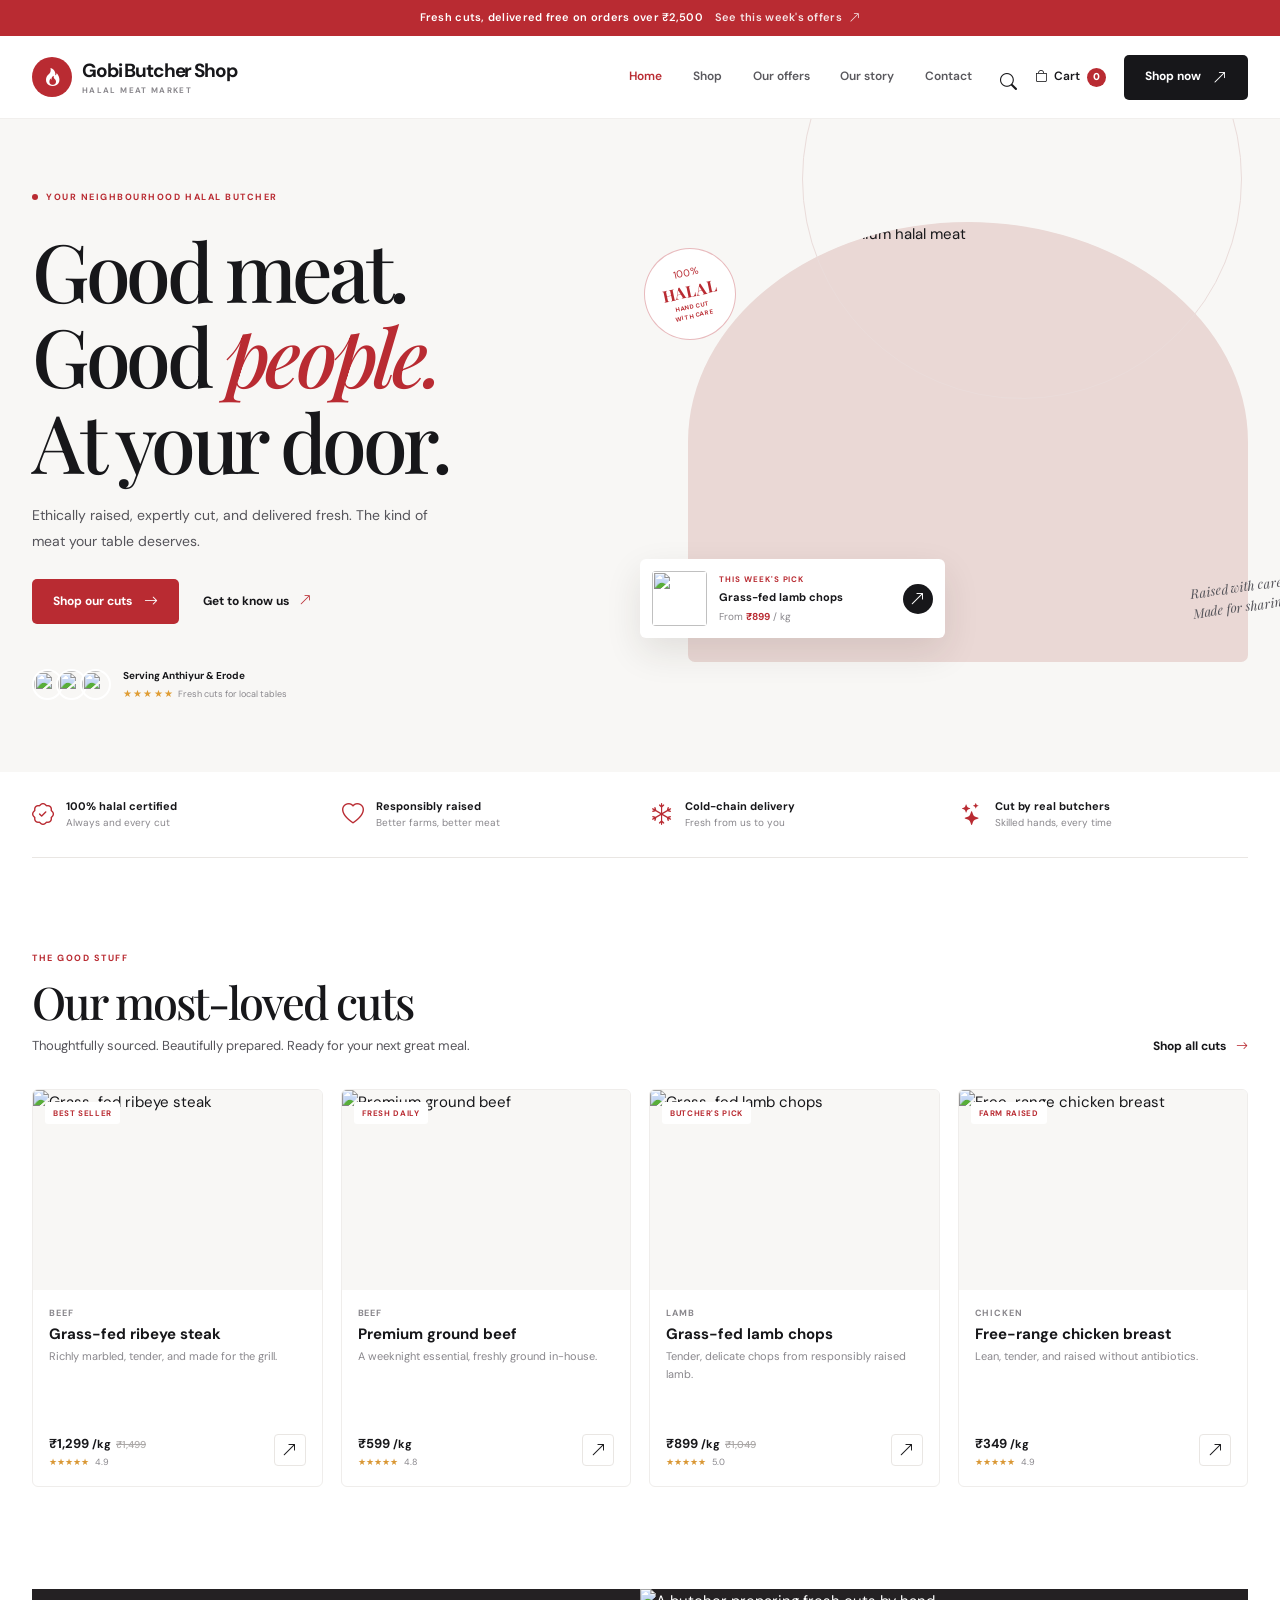
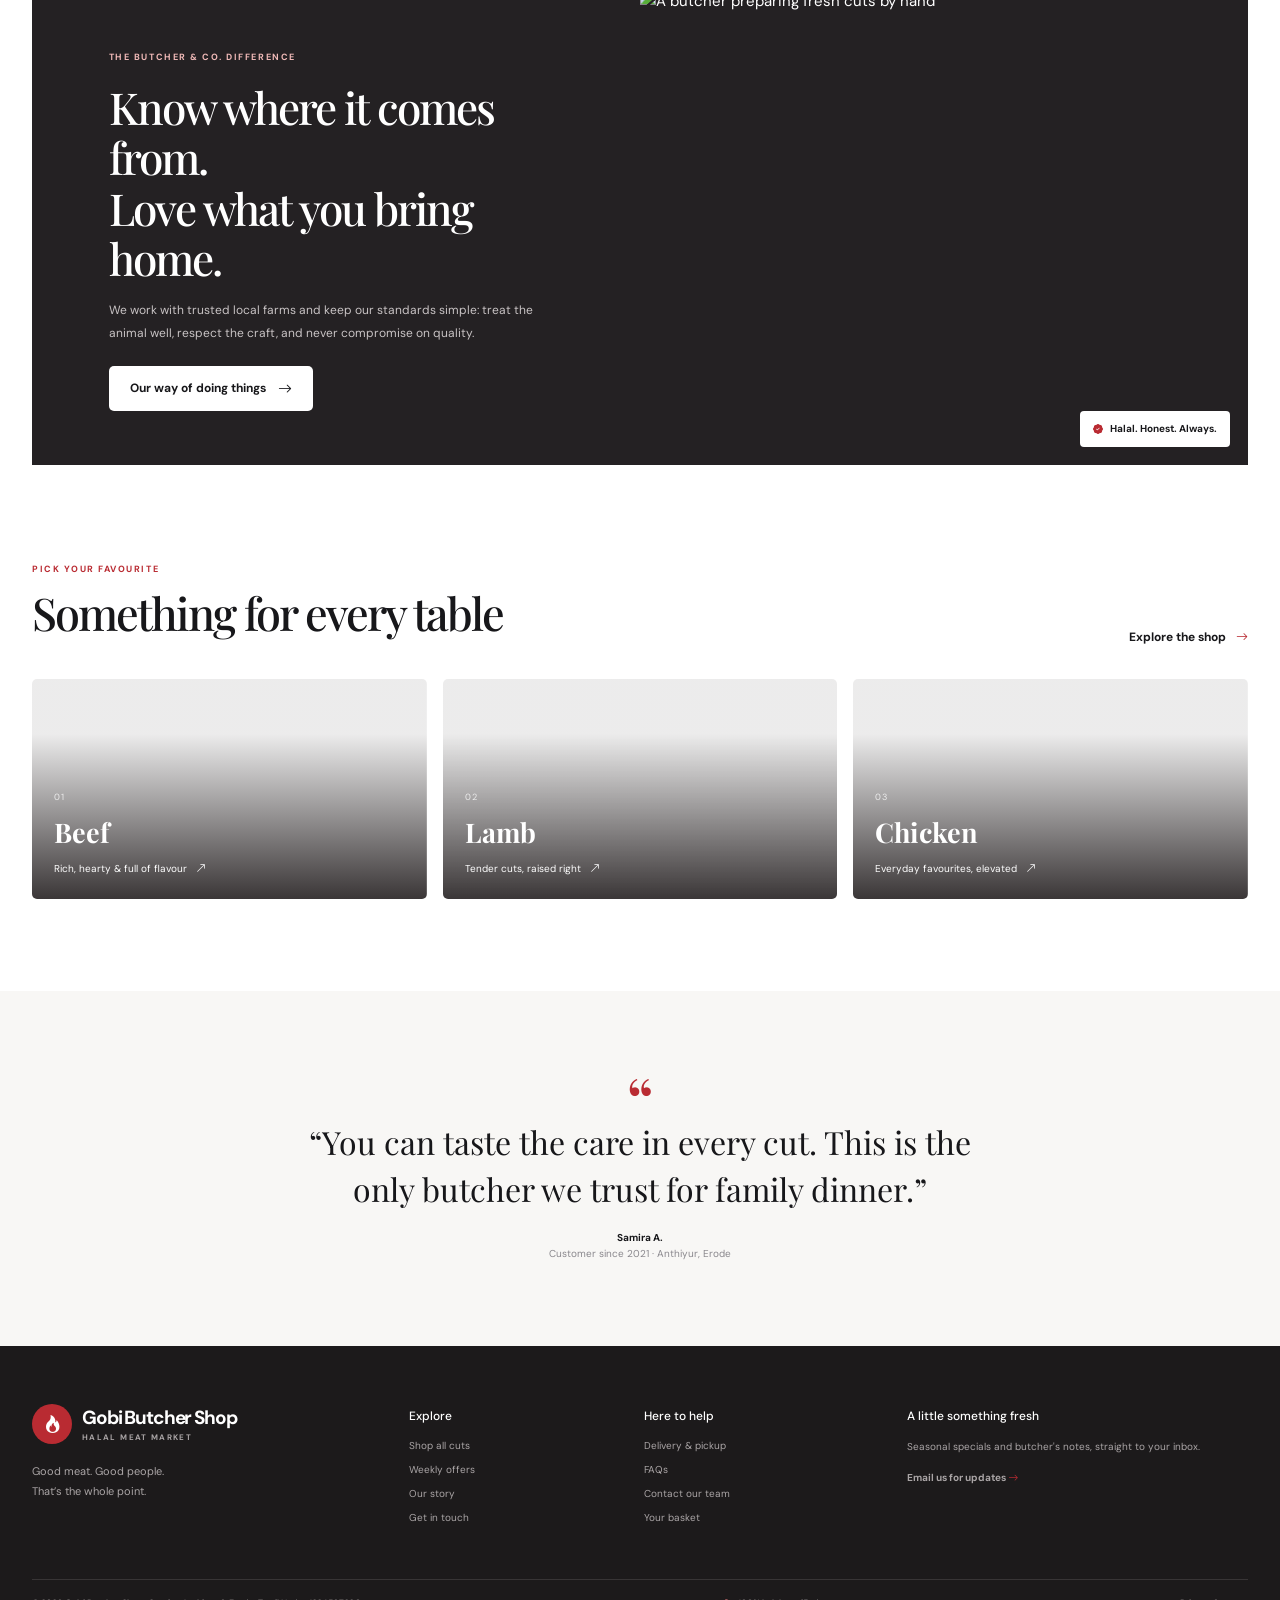
==== index.html @ c54cc375 "Updated" ====
<!doctype html>
<html lang="en">
<head>
  <meta charset="utf-8">
  <meta name="viewport" content="width=device-width, initial-scale=1">
  <meta name="theme-color" content="#f8f7f5">
  <meta name="description" content="Fresh halal meat and hand-cut butcher specials, serving Anthiyur and Erode, Tamil Nadu.">
  <title>Gobi Butcher Shop | Halal meat, done right</title>
  <link rel="preconnect" href="https://fonts.googleapis.com">
  <link rel="preconnect" href="https://fonts.gstatic.com" crossorigin>
  <link href="https://fonts.googleapis.com/css2?family=DM+Sans:wght@400;500;600;700&family=Playfair+Display:wght@600;700;800&display=swap" rel="stylesheet">
  <link href="https://cdn.jsdelivr.net/npm/bootstrap@5.3.3/dist/css/bootstrap.min.css" rel="stylesheet">
  <link href="https://cdn.jsdelivr.net/npm/bootstrap-icons@1.11.3/font/bootstrap-icons.min.css" rel="stylesheet">
  <link rel="stylesheet" href="css/style.css">
</head>
<body>
  <div class="announcement"><span>Fresh cuts, delivered free on orders over ₹2,500</span><a href="offers.html">See this week's offers <i class="bi bi-arrow-up-right"></i></a></div>
  <header class="site-header">
    <div class="nav-wrap">
      <a class="brand" href="index.html" aria-label="Gobi Butcher Shop home"><span class="brand-mark"><i class="bi bi-fire"></i></span><span>Gobi Butcher Shop<small>HALAL MEAT MARKET</small></span></a>
      <input class="menu-check" type="checkbox" id="menu-toggle">
      <label class="menu-toggle" for="menu-toggle" aria-label="Toggle navigation"><i class="bi bi-list"></i><i class="bi bi-x-lg"></i></label>
      <nav class="main-nav" aria-label="Main navigation">
        <a class="active" href="index.html">Home</a><a href="shop.html">Shop</a><a href="offers.html">Our offers</a><a href="about.html">Our story</a><a href="contact.html">Contact</a>
      </nav>
      <div class="nav-actions"><a class="icon-link search-link" href="shop.html" aria-label="Search"><i class="bi bi-search"></i></a><a class="cart-link" href="cart.html"><i class="bi bi-bag"></i><span>Cart</span><b class="cart-count">0</b></a><a class="button button-dark nav-shop" href="shop.html">Shop now <i class="bi bi-arrow-up-right"></i></a></div>
    </div>
  </header>

  <main>
    <section class="hero">
      <div class="hero-copy">
        <span class="eyebrow"><span class="eyebrow-dot"></span> YOUR NEIGHBOURHOOD HALAL BUTCHER</span>
        <h1>Good meat.<br>Good <em>people.</em><br>At your door.</h1>
        <p>Ethically raised, expertly cut, and delivered fresh. The kind of meat your table deserves.</p>
        <div class="hero-actions"><a class="button button-red" href="shop.html">Shop our cuts <i class="bi bi-arrow-right"></i></a><a class="text-link" href="about.html">Get to know us <i class="bi bi-arrow-up-right"></i></a></div>
        <div class="hero-proof"><div class="proof-avatars"><img src="https://images.unsplash.com/photo-1500648767791-00dcc994a43e?auto=format&fit=crop&w=80&q=80" alt=""><img src="https://images.unsplash.com/photo-1534528741775-53994a69daeb?auto=format&fit=crop&w=80&q=80" alt=""><img src="https://images.unsplash.com/photo-1506794778202-cad84cf45f1d?auto=format&fit=crop&w=80&q=80" alt=""></div><div><strong>Serving Anthiyur & Erode</strong><span>★★★★★ <small>Fresh cuts for local tables</small></span></div></div>
      </div>
      <div class="hero-visual">
        <div class="hero-photo"><img src="https://images.unsplash.com/photo-1607623814075-e51df1bdc82f?auto=format&fit=crop&w=1200&q=88" alt="Freshly prepared premium halal meat"></div>
        <div class="halal-stamp"><span>100%</span><strong>HALAL</strong><small>HAND CUT<br>WITH CARE</small></div>
        <article class="hero-product"><img src="https://images.unsplash.com/photo-1603048297172-c92544798d5a?auto=format&fit=crop&w=240&q=85" alt=""><div><small>THIS WEEK'S PICK</small><strong>Grass-fed lamb chops</strong><span>From <b>₹899</b> / kg</span></div><a href="shop.html" aria-label="Shop lamb chops"><i class="bi bi-arrow-up-right"></i></a></article>
        <span class="hero-note">Raised with care.<br>Made for sharing.</span>
      </div>
      <span class="hero-ornament" aria-hidden="true"></span>
    </section>

    <section class="trust-strip" aria-label="Our promises"><div><i class="bi bi-patch-check"></i><span><strong>100% halal certified</strong><small>Always and every cut</small></span></div><div><i class="bi bi-heart"></i><span><strong>Responsibly raised</strong><small>Better farms, better meat</small></span></div><div><i class="bi bi-snow"></i><span><strong>Cold-chain delivery</strong><small>Fresh from us to you</small></span></div><div><i class="bi bi-stars"></i><span><strong>Cut by real butchers</strong><small>Skilled hands, every time</small></span></div></section>

    <section class="section section-products">
      <div class="section-heading"><div><span class="eyebrow">THE GOOD STUFF</span><h2>Our most-loved cuts</h2><p>Thoughtfully sourced. Beautifully prepared. Ready for your next great meal.</p></div><a class="text-link" href="shop.html">Shop all cuts <i class="bi bi-arrow-right"></i></a></div>
      <div class="product-grid">
        <article class="product-card"><div class="product-image"><img src="https://images.unsplash.com/photo-1607623814075-e51df1bdc82f?auto=format&fit=crop&w=700&q=85" alt="Grass-fed ribeye steak" loading="lazy"><span class="product-tag">BEST SELLER</span></div><div class="product-info"><div class="product-category">Beef</div><h3>Grass-fed ribeye steak</h3><p class="product-description">Richly marbled, tender, and made for the grill.</p><div class="product-bottom"><div><span class="product-price">₹1,299 <small>/kg</small><del>₹1,499</del></span><div class="product-rating">★★★★★ <span>4.9</span></div></div><a class="add-button" href="mailto:hello@butcherandco.example?subject=Order%20inquiry%3A%20Grass-fed%20ribeye%20steak" aria-label="Ask about grass-fed ribeye"><i class="bi bi-arrow-up-right"></i></a></div></div></article>
        <article class="product-card"><div class="product-image"><img src="https://images.unsplash.com/photo-1603048297172-c92544798d5a?auto=format&fit=crop&w=700&q=85" alt="Premium ground beef" loading="lazy"><span class="product-tag">FRESH DAILY</span></div><div class="product-info"><div class="product-category">Beef</div><h3>Premium ground beef</h3><p class="product-description">A weeknight essential, freshly ground in-house.</p><div class="product-bottom"><div><span class="product-price">₹599 <small>/kg</small></span><div class="product-rating">★★★★★ <span>4.8</span></div></div><a class="add-button" href="mailto:hello@butcherandco.example?subject=Order%20inquiry%3A%20Premium%20ground%20beef" aria-label="Ask about premium ground beef"><i class="bi bi-arrow-up-right"></i></a></div></div></article>
        <article class="product-card"><div class="product-image"><img src="https://images.unsplash.com/photo-1604908176997-125f25cc6f3d?auto=format&fit=crop&w=700&q=85" alt="Grass-fed lamb chops" loading="lazy"><span class="product-tag">BUTCHER'S PICK</span></div><div class="product-info"><div class="product-category">Lamb</div><h3>Grass-fed lamb chops</h3><p class="product-description">Tender, delicate chops from responsibly raised lamb.</p><div class="product-bottom"><div><span class="product-price">₹899 <small>/kg</small><del>₹1,049</del></span><div class="product-rating">★★★★★ <span>5.0</span></div></div><a class="add-button" href="mailto:hello@butcherandco.example?subject=Order%20inquiry%3A%20Grass-fed%20lamb%20chops" aria-label="Ask about grass-fed lamb chops"><i class="bi bi-arrow-up-right"></i></a></div></div></article>
        <article class="product-card"><div class="product-image"><img src="https://images.unsplash.com/photo-1604503468506-a8da13d82791?auto=format&fit=crop&w=700&q=85" alt="Free-range chicken breast" loading="lazy"><span class="product-tag">FARM RAISED</span></div><div class="product-info"><div class="product-category">Chicken</div><h3>Free-range chicken breast</h3><p class="product-description">Lean, tender, and raised without antibiotics.</p><div class="product-bottom"><div><span class="product-price">₹349 <small>/kg</small></span><div class="product-rating">★★★★★ <span>4.9</span></div></div><a class="add-button" href="mailto:hello@butcherandco.example?subject=Order%20inquiry%3A%20Free-range%20chicken%20breast" aria-label="Ask about free-range chicken breast"><i class="bi bi-arrow-up-right"></i></a></div></div></article>
      </div>
    </section>

    <section class="promise-banner">
      <div class="promise-copy"><span class="eyebrow eyebrow-light">THE BUTCHER & CO. DIFFERENCE</span><h2>Know where it comes from.<br>Love what you bring home.</h2><p>We work with trusted local farms and keep our standards simple: treat the animal well, respect the craft, and never compromise on quality.</p><a class="button button-light" href="about.html">Our way of doing things <i class="bi bi-arrow-right"></i></a></div>
      <div class="promise-image"><img src="https://images.unsplash.com/photo-1604908176997-125f25cc6f3d?auto=format&fit=crop&w=900&q=85" alt="A butcher preparing fresh cuts by hand"><span><i class="bi bi-patch-check-fill"></i> Halal. Honest. Always.</span></div>
    </section>

    <section class="section category-section"><div class="section-heading"><div><span class="eyebrow">PICK YOUR FAVOURITE</span><h2>Something for every table</h2></div><a class="text-link" href="shop.html">Explore the shop <i class="bi bi-arrow-right"></i></a></div><div class="category-grid"><a class="category-card category-beef" href="shop.html?category=Beef"><span>01</span><strong>Beef</strong><small>Rich, hearty & full of flavour <i class="bi bi-arrow-up-right"></i></small></a><a class="category-card category-lamb" href="shop.html?category=Lamb"><span>02</span><strong>Lamb</strong><small>Tender cuts, raised right <i class="bi bi-arrow-up-right"></i></small></a><a class="category-card category-chicken" href="shop.html?category=Chicken"><span>03</span><strong>Chicken</strong><small>Everyday favourites, elevated <i class="bi bi-arrow-up-right"></i></small></a></div></section>

    <section class="quote-section"><span class="quote-mark">“</span><blockquote>“You can taste the care in every cut. This is the only butcher we trust for family dinner.”</blockquote><div class="quote-byline"><strong>Samira A.</strong><span>Customer since 2021 · Anthiyur, Erode</span></div></section>
  </main>

  <footer class="site-footer"><div class="footer-main"><div class="footer-brand"><a class="brand brand-inverse" href="index.html"><span class="brand-mark"><i class="bi bi-fire"></i></span><span>Gobi Butcher Shop<small>HALAL MEAT MARKET</small></span></a><p>Good meat. Good people.<br>That’s the whole point.</p></div><div><h3>Explore</h3><a href="shop.html">Shop all cuts</a><a href="offers.html">Weekly offers</a><a href="about.html">Our story</a><a href="contact.html">Get in touch</a></div><div><h3>Here to help</h3><a href="contact.html">Delivery & pickup</a><a href="contact.html">FAQs</a><a href="contact.html">Contact our team</a><a href="cart.html">Your basket</a></div><div class="footer-signup"><h3>A little something fresh</h3><p>Seasonal specials and butcher's notes, straight to your inbox.</p><a class="text-link footer-email" href="mailto:hello@butcherandco.example?subject=Newsletter%20signup">Email us for updates <i class="bi bi-arrow-right"></i></a></div></div><div class="footer-bottom"><span>© 2026 Gobi Butcher Shop · Serving Anthiyur & Erode, Tamil Nadu · <a href="tel:+911234567890">1234567890</a></span><span><i class="bi bi-patch-check"></i> 100% halal certified</span><a href="contact.html">Privacy & terms</a></div></footer>
</body>
</html>
---- css/style.css ----
:root {
  --red: #b92b32;
  --red-dark: #922127;
  --ink: #17171a;
  --body: #55545a;
  --muted: #89878c;
  --paper: #f8f7f5;
  --white: #fff;
  --blush: #f4e5e3;
  --line: #e9e6e3;
  --serif: "Playfair Display", Georgia, serif;
  --sans: "DM Sans", Arial, sans-serif;
}

* { box-sizing: border-box; }
html { scroll-behavior: smooth; }
body { margin: 0; color: var(--ink); background: var(--white); font-family: var(--sans); font-size: 15px; line-height: 1.6; }
img { display: block; max-width: 100%; }
a { color: inherit; text-decoration: none; }
button, input, select, textarea { font: inherit; }
button, a, select { -webkit-tap-highlight-color: transparent; }
button:focus-visible, a:focus-visible, input:focus-visible, select:focus-visible, textarea:focus-visible { outline: 3px solid #d87b7f; outline-offset: 3px; }
.sr-only { position: absolute; width: 1px; height: 1px; padding: 0; margin: -1px; overflow: hidden; clip: rect(0,0,0,0); white-space: nowrap; border: 0; }

.announcement { min-height: 36px; display: flex; justify-content: center; align-items: center; gap: 12px; padding: 6px 20px; color: #fff; background: var(--red); font-size: 11px; font-weight: 600; letter-spacing: .025em; }
.announcement a { color: #fff; opacity: .88; }
.announcement i { margin-left: 4px; }
.site-header { position: relative; z-index: 5; background: rgba(255,255,255,.96); border-bottom: 1px solid #f1efed; }
.nav-wrap { width: min(1240px, calc(100% - 64px)); min-height: 82px; margin: auto; display: flex; align-items: center; justify-content: space-between; gap: 28px; }
.brand { display: inline-flex; align-items: center; gap: 10px; color: var(--ink); font-size: 19px; font-weight: 700; line-height: 1; letter-spacing: -.06em; white-space: nowrap; }
.brand-mark { width: 40px; height: 40px; display: grid; place-items: center; border-radius: 50%; color: #fff; background: var(--red); font-size: 18px; }
.brand-dot { color: var(--red); }
.brand small { display: block; margin-top: 6px; color: var(--muted); font-size: 8px; font-weight: 700; letter-spacing: .17em; }
.main-nav { display: flex; align-items: center; gap: clamp(18px, 2.4vw, 36px); margin-left: auto; }
.main-nav a { position: relative; color: #59585d; font-size: 12px; font-weight: 600; transition: color .2s ease; }
.main-nav a:hover, .main-nav a.active { color: var(--red); }
.nav-actions { display: flex; align-items: center; gap: 18px; }
.icon-link { display: grid; place-items: center; color: var(--ink); font-size: 17px; }
.cart-link { display: flex; align-items: center; gap: 7px; color: var(--ink); font-size: 12px; font-weight: 600; }
.cart-count { min-width: 19px; height: 19px; display: inline-grid; place-items: center; border-radius: 50%; color: white; background: var(--red); font-size: 10px; }
.menu-toggle { display: none; border: 0; background: transparent; color: var(--ink); font-size: 24px; }
.menu-check { position: absolute; width: 1px; height: 1px; overflow: hidden; clip: rect(0,0,0,0); white-space: nowrap; }
.menu-check:focus-visible + .menu-toggle { outline: 3px solid #d87b7f; outline-offset: 3px; }
.button { min-height: 45px; display: inline-flex; align-items: center; justify-content: center; gap: 12px; padding: 0 20px; border: 1px solid transparent; border-radius: 5px; font-size: 12px; font-weight: 700; transition: background .2s ease, color .2s ease, transform .2s ease; cursor: pointer; }
.button:hover { transform: translateY(-2px); }
.button-red { color: #fff; background: var(--red); }
.button-red:hover { color: #fff; background: var(--red-dark); }
.button-dark { color: #fff; background: var(--ink); }
.button-dark:hover { color: #fff; background: var(--red); }
.button-light { color: var(--ink); background: #fff; }
.button-light:hover { color: var(--red); background: #f7eeec; }
.button i { font-size: 14px; }
.section { width: min(1240px, calc(100% - 64px)); margin: 0 auto; padding: 92px 0; }
.eyebrow { display: inline-flex; align-items: center; gap: 8px; color: var(--red); font-size: 9px; font-weight: 700; letter-spacing: .17em; }
.eyebrow-dot { width: 6px; height: 6px; border-radius: 50%; background: var(--red); }
h1, h2, h3, p { margin-top: 0; }
h1, h2 { font-family: var(--serif); }
h1 { margin-bottom: 20px; font-size: clamp(44px, 6vw, 76px); line-height: 1.06; letter-spacing: -.055em; }
h1 em, h2 em { color: var(--red); font-weight: inherit; }
h2 { margin-bottom: 12px; font-size: clamp(30px, 4vw, 45px); line-height: 1.15; letter-spacing: -.045em; }
.section-heading { display: flex; align-items: end; justify-content: space-between; gap: 24px; margin-bottom: 32px; }
.section-heading h2 { margin: 8px 0 8px; }
.section-heading p { max-width: 510px; margin: 0; color: var(--body); font-size: 13px; }
.text-link { display: inline-flex; align-items: center; gap: 10px; color: var(--ink); font-size: 12px; font-weight: 700; white-space: nowrap; }
.text-link i { color: var(--red); transition: transform .2s ease; }
.text-link:hover i { transform: translateX(4px); }

.hero { position: relative; min-height: 570px; display: grid; grid-template-columns: 1fr 1.04fr; align-items: center; gap: 6%; overflow: hidden; padding: 54px max(calc((100vw - 1240px) / 2), 32px) 60px; background: var(--paper); }
.hero-copy { position: relative; z-index: 1; max-width: 520px; padding: 10px 0; }
.hero-copy h1 { margin-top: 20px; font-size: clamp(52px, 6.3vw, 82px); }
.hero-copy h1 em { color: var(--red); }
.hero-copy > p { max-width: 415px; margin-bottom: 25px; color: var(--body); font-size: 14px; line-height: 1.8; }
.hero-actions { display: flex; align-items: center; gap: 24px; flex-wrap: wrap; }
.hero-proof { display: flex; align-items: center; gap: 12px; margin-top: 44px; }
.proof-avatars { display: flex; padding-left: 7px; }
.proof-avatars img { width: 31px; height: 31px; margin-left: -7px; border: 2px solid #fff; border-radius: 50%; object-fit: cover; }
.hero-proof strong, .hero-proof span { display: block; font-size: 10px; }
.hero-proof strong { margin-bottom: 2px; }
.hero-proof span { color: #df9d35; letter-spacing: .12em; }
.hero-proof small { color: var(--muted); font-size: 9px; letter-spacing: 0; }
.hero-visual { position: relative; width: 100%; max-width: 560px; justify-self: end; }
.hero-photo { height: min(440px, 44vw); min-height: 330px; overflow: hidden; border-radius: 50% 50% 7px 7px; background: #ead8d5; }
.hero-photo img { width: 100%; height: 100%; object-fit: cover; }
.halal-stamp { position: absolute; top: 26px; left: -44px; width: 92px; height: 92px; display: flex; flex-direction: column; align-items: center; justify-content: center; border: 1px solid rgba(185,43,50,.32); border-radius: 50%; color: var(--red); background: #fff; text-align: center; transform: rotate(-12deg); }
.halal-stamp span { font-size: 10px; line-height: 1; }
.halal-stamp strong { font-family: var(--serif); font-size: 16px; }
.halal-stamp small { font-size: 6px; font-weight: 700; line-height: 1.4; letter-spacing: .12em; }
.hero-product { position: absolute; bottom: 24px; left: -48px; display: flex; align-items: center; gap: 12px; width: min(305px, 75%); padding: 12px; border-radius: 6px; background: #fff; box-shadow: 0 14px 36px #30201d1c; }
.hero-product img { width: 55px; height: 55px; border-radius: 4px; object-fit: cover; }
.hero-product div { flex: 1; }
.hero-product small, .hero-product strong, .hero-product span { display: block; }
.hero-product small { margin-bottom: 3px; color: var(--red); font-size: 8px; font-weight: 700; letter-spacing: .12em; }
.hero-product strong { font-size: 11px; }
.hero-product span { margin-top: 2px; color: var(--muted); font-size: 10px; }
.hero-product b { color: var(--red); }
.hero-product > a { display: grid; place-items: center; width: 30px; height: 30px; border-radius: 50%; color: #fff; background: var(--ink); }
.hero-note { position: absolute; right: -42px; bottom: 46px; color: var(--body); font-family: var(--serif); font-size: 13px; font-style: italic; line-height: 1.5; transform: rotate(-8deg); }
.hero-ornament { position: absolute; right: 3%; top: -160px; width: 440px; height: 440px; border: 1px solid #eadcda; border-radius: 50%; pointer-events: none; }

.trust-strip { display: grid; grid-template-columns: repeat(4, 1fr); gap: 22px; width: min(1240px, calc(100% - 64px)); margin: auto; padding: 25px 0; border-bottom: 1px solid var(--line); }
.trust-strip > div { display: flex; align-items: center; gap: 12px; }
.trust-strip > div > i { color: var(--red); font-size: 22px; }
.trust-strip strong, .trust-strip small { display: block; }
.trust-strip strong { font-size: 11px; }
.trust-strip small { color: var(--muted); font-size: 10px; }
.section-products { padding-top: 86px; }
.product-grid { display: grid; grid-template-columns: repeat(4, minmax(0, 1fr)); gap: 18px; }
.product-card { position: relative; min-width: 0; overflow: hidden; border: 1px solid #efedeb; border-radius: 6px; background: #fff; transition: transform .25s ease, box-shadow .25s ease; }
.product-card:hover { transform: translateY(-5px); box-shadow: 0 16px 35px #24191512; }
.product-image { position: relative; height: 200px; overflow: hidden; background: var(--paper); }
.product-image img { width: 100%; height: 100%; object-fit: cover; transition: transform .4s ease; }
.product-card:hover .product-image img { transform: scale(1.04); }
.product-tag { position: absolute; top: 12px; left: 12px; padding: 5px 8px; border-radius: 3px; color: var(--red); background: #fff; font-size: 8px; font-weight: 700; letter-spacing: .08em; }
.product-info { min-height: 196px; display: flex; flex-direction: column; padding: 16px; }
.product-category { color: var(--muted); font-size: 9px; font-weight: 700; letter-spacing: .11em; text-transform: uppercase; }
.product-info h3 { margin: 5px 0 4px; font-size: 15px; font-weight: 700; }
.product-description { min-height: 40px; margin: 0 0 14px; color: var(--muted); font-size: 11px; line-height: 1.65; }
.product-bottom { display: flex; align-items: center; justify-content: space-between; gap: 8px; margin-top: auto; }
.product-price { color: var(--ink); font-size: 13px; font-weight: 700; }
.product-price del { margin-left: 5px; color: #aaa7a6; font-size: 10px; font-weight: 500; }
.add-button { width: 32px; height: 32px; display: grid; place-items: center; border: 1px solid var(--line); border-radius: 4px; color: var(--ink); background: white; cursor: pointer; transition: .2s; }
.add-button:hover { border-color: var(--red); color: #fff; background: var(--red); }
.add-button.added { border-color: var(--red); color: white; background: var(--red); }
.product-rating { color: #d99734; font-size: 9px; }
.product-rating span { margin-left: 4px; color: var(--muted); }
.promise-banner { display: grid; grid-template-columns: 1fr 1fr; min-height: 380px; margin: 10px auto 90px; width: min(1240px, calc(100% - 64px)); overflow: hidden; color: #fff; background: #242123; }
.promise-copy { align-self: center; padding: 54px clamp(28px, 6vw, 78px); }
.eyebrow-light { color: #f1bab8; }
.promise-copy h2 { margin: 15px 0; font-size: clamp(30px, 4vw, 44px); }
.promise-copy p { max-width: 460px; margin-bottom: 22px; color: #c8c3c4; font-size: 12px; line-height: 1.9; }
.promise-image { position: relative; min-height: 340px; }
.promise-image img { width: 100%; height: 100%; position: absolute; inset: 0; object-fit: cover; }
.promise-image span { position: absolute; right: 18px; bottom: 18px; padding: 10px 13px; border-radius: 4px; color: var(--ink); background: #fff; font-size: 10px; font-weight: 700; }
.promise-image i { margin-right: 5px; color: var(--red); }
.category-section { padding-top: 0; }
.category-grid { display: grid; grid-template-columns: repeat(3, 1fr); gap: 16px; }
.category-card { min-height: 220px; display: flex; flex-direction: column; align-items: flex-start; justify-content: flex-end; gap: 7px; padding: 22px; border-radius: 5px; color: #fff; background-position: center; background-size: cover; transition: transform .2s ease; }
.category-card:hover { color: #fff; transform: translateY(-4px); }
.category-beef { background-image: linear-gradient(0deg,#181314d9,#18131415 75%),url("https://images.unsplash.com/photo-1607623814075-e51df1bdc82f?auto=format&fit=crop&w=700&q=80"); }
.category-lamb { background-image: linear-gradient(0deg,#181314d9,#18131415 75%),url("https://images.unsplash.com/photo-1603048297172-c92544798d5a?auto=format&fit=crop&w=700&q=80"); }
.category-chicken { background-image: linear-gradient(0deg,#181314d9,#18131415 75%),url("https://images.unsplash.com/photo-1604908176997-125f25cc6f3d?auto=format&fit=crop&w=700&q=80"); }
.category-card > span { font-size: 9px; letter-spacing: .12em; opacity: .8; }
.category-card strong { font-family: var(--serif); font-size: 27px; }
.category-card small { font-size: 10px; }
.category-card small i { margin-left: 6px; }
.quote-section { padding: 75px 24px 84px; background: var(--paper); text-align: center; }
.quote-mark { display: block; height: 43px; color: var(--red); font-family: var(--serif); font-size: 68px; line-height: 1; }
.quote-section blockquote { max-width: 720px; margin: 10px auto 18px; font-family: var(--serif); font-size: clamp(22px, 3vw, 32px); line-height: 1.45; }
.quote-byline strong, .quote-byline span { display: block; font-size: 10px; }
.quote-byline span { color: var(--muted); }

.site-footer { color: #e8e5e5; background: #1c1a1b; }
.footer-main { width: min(1240px, calc(100% - 64px)); display: grid; grid-template-columns: 1.2fr .7fr .8fr 1.2fr; gap: 36px; margin: 0 auto; padding: 58px 0 45px; }
.brand-inverse { color: #fff; }
.brand-inverse .brand-mark { background: var(--red); }
.brand-inverse .brand-dot { color: #ee797c; }
.brand-inverse small { color: #aaa5a6; }
.footer-brand p { margin: 18px 0 0; color: #aaa5a6; font-size: 11px; line-height: 1.8; }
.footer-main h3 { margin: 5px 0 15px; color: #fff; font-size: 12px; }
.footer-main > div:not(.footer-brand) > a { display: block; width: fit-content; margin: 8px 0; color: #aaa5a6; font-size: 10px; }
.footer-main > div:not(.footer-brand) > a:hover { color: #fff; }
.footer-signup p { margin-bottom: 15px; color: #aaa5a6; font-size: 10px; line-height: 1.7; }
.footer-email { color: #fff; }
.footer-bottom { width: min(1240px, calc(100% - 64px)); display: flex; justify-content: space-between; gap: 20px; margin: auto; padding: 16px 0; border-top: 1px solid #373435; color: #aaa5a6; font-size: 9px; }
.footer-bottom i { margin-right: 5px; color: #e57a7d; }

.page-hero { position: relative; min-height: 290px; display: flex; align-items: center; justify-content: space-between; overflow: hidden; padding: 48px max(calc((100vw - 1240px) / 2), 32px); background: var(--paper); }
.page-hero > div:first-child { position: relative; z-index: 1; max-width: 570px; }
.page-hero h1 { margin: 10px 0; font-size: clamp(44px, 5.5vw, 66px); }
.page-hero p { max-width: 440px; margin: 0; color: var(--body); font-size: 13px; }
.page-hero-art { position: absolute; right: max(calc((100vw - 1240px) / 2), 32px); top: 30px; width: 280px; height: 250px; overflow: hidden; border-radius: 48% 48% 5px 5px; background: var(--blush); }
.page-hero-art img { width: 100%; height: 100%; object-fit: cover; }
.shop-section { padding-top: 64px; }
.shop-toolbar { display: flex; justify-content: space-between; align-items: end; gap: 20px; }
.shop-toolbar h2 { margin: 7px 0 0; font-size: 34px; }
.shop-controls { display: flex; align-items: center; justify-content: space-between; gap: 18px; margin: 27px 0 22px; padding-bottom: 15px; border-bottom: 1px solid var(--line); }
.category-title { margin: 38px 0 17px; font-family: var(--serif); font-size: 26px; }
.shop-grid + .category-title { margin-top: 45px; }
.filter-list { display: flex; align-items: center; flex-wrap: wrap; gap: 7px; }
.filter-chip { padding: 8px 14px; border: 1px solid transparent; border-radius: 30px; color: var(--body); background: transparent; font-size: 10px; font-weight: 600; cursor: pointer; }
.filter-chip:hover, .filter-chip.active { border-color: var(--red); color: #fff; background: var(--red); }
.shop-grid { row-gap: 22px; }
.delivery-note { width: min(1240px, calc(100% - 64px)); display: flex; align-items: center; gap: 15px; margin: 0 auto 80px; padding: 20px 24px; background: var(--paper); }
.delivery-note > i { color: var(--red); font-size: 23px; }
.delivery-note div { flex: 1; }
.delivery-note strong, .delivery-note span { display: block; }
.delivery-note strong { font-size: 11px; }
.delivery-note span { color: var(--body); font-size: 10px; }

.offers-hero { position: relative; min-height: 350px; display: flex; align-items: center; justify-content: space-between; gap: 32px; padding: 48px max(calc((100vw - 1100px) / 2), 32px); color: #fff; background: #252123; }
.offers-hero h1 { margin: 12px 0; font-size: clamp(45px, 6vw, 69px); }
.offers-hero h1 em { color: #ec9998; }
.offers-hero p { max-width: 430px; margin-bottom: 20px; color: #d0c9ca; font-size: 13px; }
.offer-sticker { width: 170px; height: 170px; display: flex; flex-direction: column; align-items: center; justify-content: center; margin-right: 8%; border: 1px solid #ffffff73; border-radius: 50%; text-align: center; transform: rotate(7deg); }
.offer-sticker span, .offer-sticker small { font-size: 8px; font-weight: 700; letter-spacing: .16em; }
.offer-sticker strong { margin: 4px 0; font-family: var(--serif); font-size: 23px; line-height: 1.15; }
.offer-sticker em { color: #f08a8d; font-size: 29px; }
.bundle-callout { width: min(1240px, calc(100% - 64px)); display: grid; grid-template-columns: 1fr 1fr; min-height: 310px; margin: 0 auto 90px; overflow: hidden; background: var(--paper); }
.bundle-callout > div:first-child { align-self: center; padding: 36px clamp(25px, 5vw, 65px); }
.bundle-callout h2 { margin: 12px 0; font-size: 38px; }
.bundle-callout p { max-width: 430px; color: var(--body); font-size: 12px; line-height: 1.8; }
.bundle-image { min-height: 300px; }
.bundle-image img { width: 100%; height: 100%; object-fit: cover; }

.story-hero { display: grid; grid-template-columns: 1fr 1fr; align-items: center; gap: 8%; min-height: 490px; padding: 58px max(calc((100vw - 1180px) / 2), 32px); background: var(--paper); }
.story-hero h1 { margin: 13px 0; font-size: clamp(46px, 5.5vw, 68px); }
.story-hero > div:first-child > p { max-width: 470px; margin-bottom: 24px; color: var(--body); font-size: 13px; line-height: 1.9; }
.story-hero-photo { position: relative; height: 360px; }
.story-hero-photo img { width: 100%; height: 100%; border-radius: 48% 48% 4px 4px; object-fit: cover; }
.photo-caption { position: absolute; right: -15px; bottom: 18px; padding: 11px 15px; border-radius: 4px; background: #fff; box-shadow: 0 8px 22px #24191516; font-size: 10px; font-weight: 700; }
.photo-caption i { margin-right: 6px; color: var(--red); }
.story-section { width: min(1120px, calc(100% - 64px)); display: grid; grid-template-columns: 1fr 1fr; align-items: center; gap: 10%; margin: auto; padding: 95px 0; }
.story-image { height: 370px; }
.story-image img { width: 100%; height: 100%; border-radius: 4px; object-fit: cover; }
.story-copy h2 { margin: 10px 0 17px; font-size: 43px; }
.story-copy p { color: var(--body); font-size: 12px; line-height: 1.9; }
.story-copy .text-link { margin-top: 10px; }
.values-section { padding: 75px max(calc((100vw - 1240px) / 2), 32px) 95px; background: var(--paper); }
.values-grid { display: grid; grid-template-columns: repeat(3, 1fr); gap: 30px; margin-top: 36px; }
.values-grid article { position: relative; padding: 28px 25px; border: 1px solid #e8e4e1; background: #fff; }
.value-number { position: absolute; top: 20px; right: 20px; color: #c6c1be; font-size: 9px; }
.values-grid article > i { color: var(--red); font-size: 23px; }
.values-grid h3 { margin: 15px 0 8px; font-family: var(--serif); font-size: 19px; }
.values-grid p { margin: 0; color: var(--body); font-size: 11px; line-height: 1.8; }
.story-cta { padding: 75px 20px; color: white; background: var(--red); text-align: center; }
.story-cta h2 { margin: 12px 0 20px; font-size: 44px; }
.story-cta h2 em { color: #f4c8c5; }

.contact-hero { padding: 70px 24px 46px; background: var(--paper); text-align: center; }
.contact-hero h1 { margin: 10px 0; font-size: clamp(44px, 5vw, 62px); }
.contact-hero p { max-width: 520px; margin: auto; color: var(--body); font-size: 13px; }
.contact-layout { width: min(1100px, calc(100% - 64px)); display: grid; grid-template-columns: minmax(0, .8fr) minmax(0, 1.2fr); gap: 10%; margin: auto; padding: 65px 0 100px; }
.contact-details article { display: flex; gap: 15px; margin-bottom: 25px; }
.contact-icon { flex: 0 0 40px; height: 40px; display: grid; place-items: center; border-radius: 50%; color: var(--red); background: var(--blush); }
.contact-details h2 { margin: 0 0 3px; font-family: var(--sans); font-size: 12px; letter-spacing: 0; }
.contact-details p, .contact-details article a { margin: 0; color: var(--body); font-size: 11px; line-height: 1.8; }
.contact-details article a { display: inline-block; color: var(--red); font-weight: 700; overflow-wrap: anywhere; }
.hours-card { display: grid; gap: 9px; margin-top: 32px; padding: 18px; background: var(--paper); font-size: 10px; }
.hours-card strong { margin-bottom: 2px; font-size: 11px; }
.hours-card span { display: flex; justify-content: space-between; color: var(--body); }
.hours-card b { color: var(--ink); }
.contact-form { padding: 30px; border: 1px solid var(--line); border-radius: 5px; }
.contact-form h2 { margin: 7px 0; font-size: 29px; }
.contact-form > p { margin-bottom: 20px; color: var(--body); font-size: 11px; }
.contact-topics { display: grid; grid-template-columns: 1fr 1fr; gap: 10px; margin-top: 28px; padding-top: 19px; border-top: 1px solid var(--line); color: var(--body); font-size: 10px; }
.contact-topics strong { grid-column: 1 / -1; color: var(--ink); font-size: 11px; }
.contact-topics span::before { margin-right: 6px; color: var(--red); content: "✓"; }
.contact-form label { display: block; margin-bottom: 15px; color: var(--ink); font-size: 10px; font-weight: 700; }
.contact-form input, .contact-form select, .contact-form textarea { width: 100%; margin-top: 6px; padding: 11px 12px; border: 1px solid var(--line); border-radius: 3px; color: var(--ink); background: white; font-size: 11px; }
.contact-form textarea { resize: vertical; }
.form-feedback { min-height: 16px; margin: 9px 0 0 !important; color: var(--red) !important; }

.cart-heading { width: min(1100px, calc(100% - 64px)); margin: auto; padding: 54px 0 28px; }
.cart-heading h1 { margin: 8px 0 14px; font-size: 48px; }
.cart-heading-count { margin-left: 9px; color: var(--muted); font-family: var(--sans); font-size: 15px; letter-spacing: 0; }
.cart-layout { width: min(1100px, calc(100% - 64px)); display: grid; grid-template-columns: 1.5fr .8fr; align-items: start; gap: 35px; margin: 0 auto 35px; }
.cart-items { min-height: 100px; }
.cart-summary { padding: 23px; border: 1px solid var(--line); border-radius: 5px; }
.cart-summary h2 { margin: 0 0 17px; font-family: var(--sans); font-size: 14px; letter-spacing: 0; }
.cart-summary .button { width: 100%; }
.cart-empty { padding: 45px 20px; border: 1px dashed var(--line); text-align: center; }
.cart-empty > i { color: var(--red); font-size: 32px; }
.cart-empty h2 { margin: 9px 0; font-family: var(--serif); font-size: 25px; }
.cart-empty p { color: var(--body); font-size: 11px; }
.checkout-note { width: min(1100px, calc(100% - 64px)); display: flex; align-items: center; gap: 10px; margin: 0 auto 90px; padding: 15px; color: var(--body); background: var(--paper); font-size: 10px; }
.checkout-note i { color: var(--red); font-size: 18px; }
.checkout-note strong { color: var(--ink); }
.cart-summary > p:not(.summary-help) { color: var(--body); font-size: 11px; line-height: 1.8; }
.cart-summary .summary-help { margin: 13px 0 0; color: var(--muted); font-size: 10px; text-align: center; }

@media (max-width: 1000px) {
  .nav-wrap { width: calc(100% - 40px); gap: 17px; }
  .main-nav { gap: 16px; }
  .nav-actions { gap: 12px; }
  .nav-shop { display: none; }
  .hero { gap: 4%; padding-right: 32px; padding-left: 32px; }
  .hero-note { right: 0; }
  .product-grid { grid-template-columns: repeat(2, minmax(0, 1fr)); }
  .product-image { height: 230px; }
  .footer-main { grid-template-columns: repeat(2, 1fr); }
}
@media (max-width: 720px) {
  .announcement { justify-content: space-between; gap: 6px; padding-inline: 14px; font-size: 9px; }
  .nav-wrap { position: relative; min-height: 68px; width: calc(100% - 32px); }
  .brand { font-size: 17px; }
  .brand-mark { width: 36px; height: 36px; }
  .menu-toggle { display: grid; place-items: center; order: 3; margin-left: 2px; }
  .menu-toggle i + i { display: none; }
  .menu-check:checked + .menu-toggle i:first-child { display: none; }
  .menu-check:checked + .menu-toggle i + i { display: inline; }
  .main-nav { position: absolute; top: 100%; left: -16px; right: -16px; display: none; align-items: stretch; gap: 0; padding: 8px 16px 14px; border-top: 1px solid var(--line); background: #fff; box-shadow: 0 12px 18px #24191510; }
  .menu-check:checked ~ .main-nav { display: flex; flex-direction: column; }
  .main-nav a { padding: 11px 3px; }
  .main-nav a + a { border-top: 1px solid #f3f1ef; }
  .nav-actions { margin-left: auto; gap: 14px; }
  .search-link { display: none; }
  .cart-link span { display: none; }
  .hero { min-height: unset; grid-template-columns: 1fr; gap: 28px; padding: 46px 24px 48px; }
  .hero-copy { max-width: 560px; }
  .hero-copy h1 { font-size: clamp(50px, 12vw, 70px); }
  .hero-proof { margin-top: 27px; }
  .hero-visual { width: calc(100% - 25px); max-width: 520px; margin: 0 auto; }
  .hero-photo { height: 330px; min-height: 0; }
  .halal-stamp { left: -22px; width: 76px; height: 76px; }
  .hero-product { left: -10px; bottom: 16px; }
  .hero-note { right: -12px; bottom: 14px; font-size: 11px; }
  .trust-strip { width: calc(100% - 40px); grid-template-columns: repeat(2, 1fr); gap: 20px 12px; }
  .trust-strip strong { font-size: 10px; }
  .trust-strip small { font-size: 9px; }
  .section { width: calc(100% - 40px); padding: 65px 0; }
  .section-heading { align-items: start; flex-direction: column; gap: 14px; margin-bottom: 24px; }
  .section-heading h2 { font-size: 32px; }
  .section-heading p { font-size: 11px; }
  .product-grid { gap: 12px; }
  .product-image { height: clamp(135px, 38vw, 210px); }
  .product-info { padding: 12px; }
  .product-info { min-height: 180px; padding: 12px; }
  .product-info h3 { font-size: 13px; }
  .product-description { min-height: 38px; font-size: 10px; }
  .product-price { font-size: 11px; }
  .product-price del { font-size: 9px; }
  .promise-banner { width: calc(100% - 40px); grid-template-columns: 1fr; margin: 0 auto 65px; }
  .promise-copy { padding: 35px 25px; }
  .promise-copy h2 { font-size: 32px; }
  .promise-image { min-height: 230px; }
  .category-section { padding-top: 0; }
  .category-grid { grid-template-columns: 1fr; }
  .category-card { min-height: 175px; }
  .quote-section { padding: 55px 24px; }
  .footer-main { width: calc(100% - 40px); grid-template-columns: 1fr 1fr; gap: 28px 20px; padding: 42px 0 30px; }
  .footer-bottom { width: calc(100% - 40px); flex-wrap: wrap; gap: 9px 18px; }
  .page-hero { min-height: 275px; padding: 38px 24px; }
  .page-hero-art { right: -55px; top: auto; bottom: -50px; width: 210px; height: 210px; opacity: .28; }
  .page-hero h1 { font-size: 48px; }
  .page-hero p { max-width: 330px; }
  .shop-section { padding-top: 48px; }
  .shop-toolbar { align-items: start; flex-direction: column; }
  .shop-controls { align-items: flex-start; flex-direction: column; }
  .filter-list { gap: 3px; }
  .filter-chip { padding: 7px 11px; font-size: 9px; }
  .delivery-note { width: calc(100% - 40px); align-items: flex-start; flex-wrap: wrap; margin-bottom: 60px; padding: 16px; }
  .delivery-note div { min-width: calc(100% - 45px); }
  .delivery-note .text-link { margin-left: 37px; }
  .offers-hero { min-height: 350px; padding: 42px 24px; }
  .offers-hero h1 { font-size: 48px; }
  .offer-sticker { position: absolute; right: 17px; bottom: -62px; width: 125px; height: 125px; border-color: #ffffff60; background: #252123; }
  .offer-sticker strong { font-size: 17px; }
  .offer-sticker em { font-size: 22px; }
  .offer-sticker small, .offer-sticker span { font-size: 6px; }
  .bundle-callout { width: calc(100% - 40px); grid-template-columns: 1fr; margin-bottom: 65px; }
  .bundle-callout h2 { font-size: 34px; }
  .bundle-image { min-height: 220px; }
  .story-hero { grid-template-columns: 1fr; gap: 26px; padding: 45px 24px 35px; }
  .story-hero h1 { font-size: 49px; }
  .story-hero-photo { height: 285px; }
  .story-section { width: calc(100% - 40px); grid-template-columns: 1fr; gap: 28px; padding: 60px 0; }
  .story-image { height: 270px; }
  .story-copy h2 { font-size: 36px; }
  .values-section { padding: 55px 20px 65px; }
  .values-grid { grid-template-columns: 1fr; gap: 12px; margin-top: 24px; }
  .values-grid article { padding: 22px; }
  .story-cta { padding: 57px 20px; }
  .story-cta h2 { font-size: 37px; }
  .contact-hero { padding: 52px 24px 35px; }
  .contact-hero h1 { font-size: 46px; }
  .contact-layout { width: calc(100% - 40px); grid-template-columns: 1fr; gap: 28px; padding: 43px 0 65px; }
  .contact-details { display: grid; grid-template-columns: 1fr; gap: 16px; }
  .contact-details article { margin: 0; }
  .hours-card { grid-column: 1 / -1; margin-top: 3px; }
  .contact-form { padding: 22px 18px; }
  .cart-heading, .cart-layout { width: calc(100% - 40px); }
  .cart-heading { padding-top: 40px; }
  .cart-heading h1 { font-size: 40px; }
  .cart-layout { grid-template-columns: 1fr; gap: 22px; }
  .checkout-note { width: calc(100% - 40px); margin-bottom: 60px; }
}
@media (max-width: 390px) {
  .announcement { font-size: 8px; }
  .announcement a { font-size: 8px; }
  .nav-wrap { width: calc(100% - 24px); }
  .brand { gap: 7px; font-size: 15px; }
  .brand-mark { width: 33px; height: 33px; }
  .nav-actions { gap: 9px; }
  .product-grid { gap: 9px; }
  .product-info { padding: 10px; }
  .product-rating { font-size: 8px; }
}
@media (prefers-reduced-motion: reduce) {
  *, *::before, *::after { scroll-behavior: auto !important; transition-duration: .01ms !important; animation-duration: .01ms !important; }
}
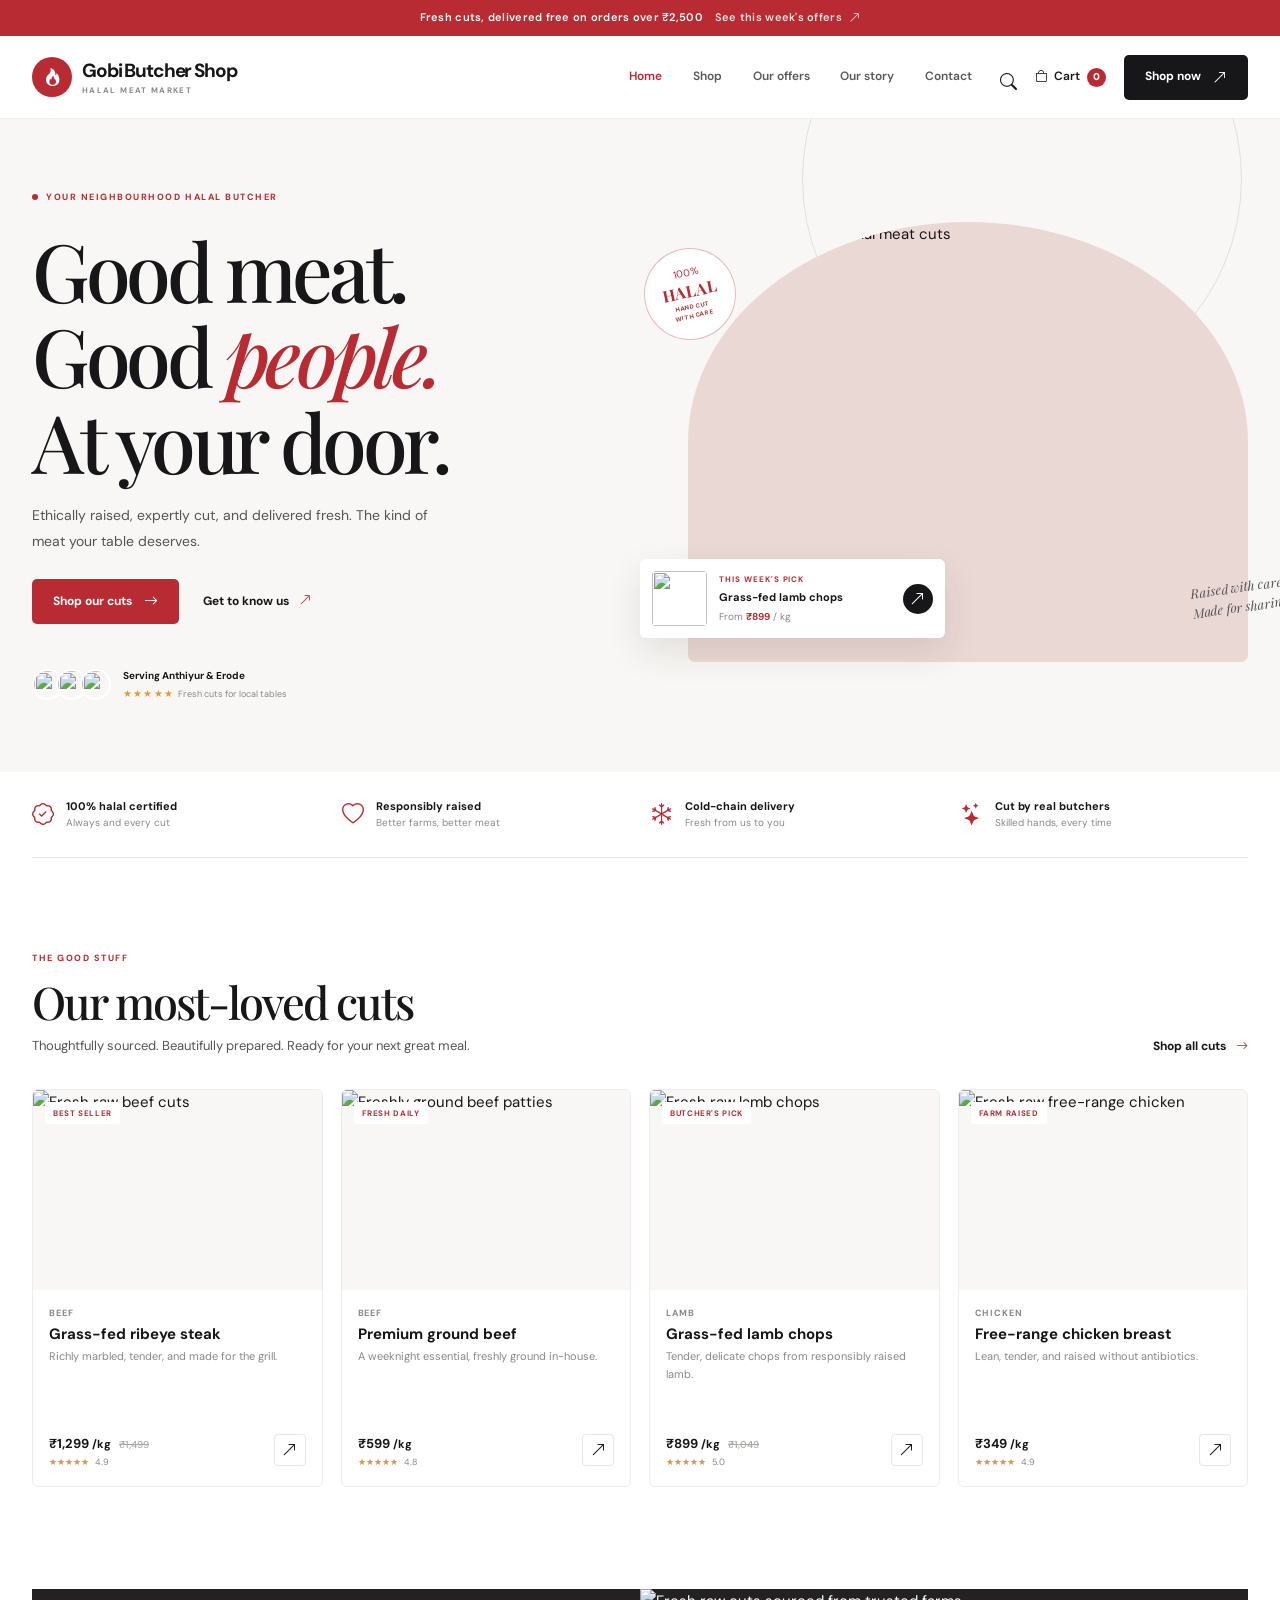
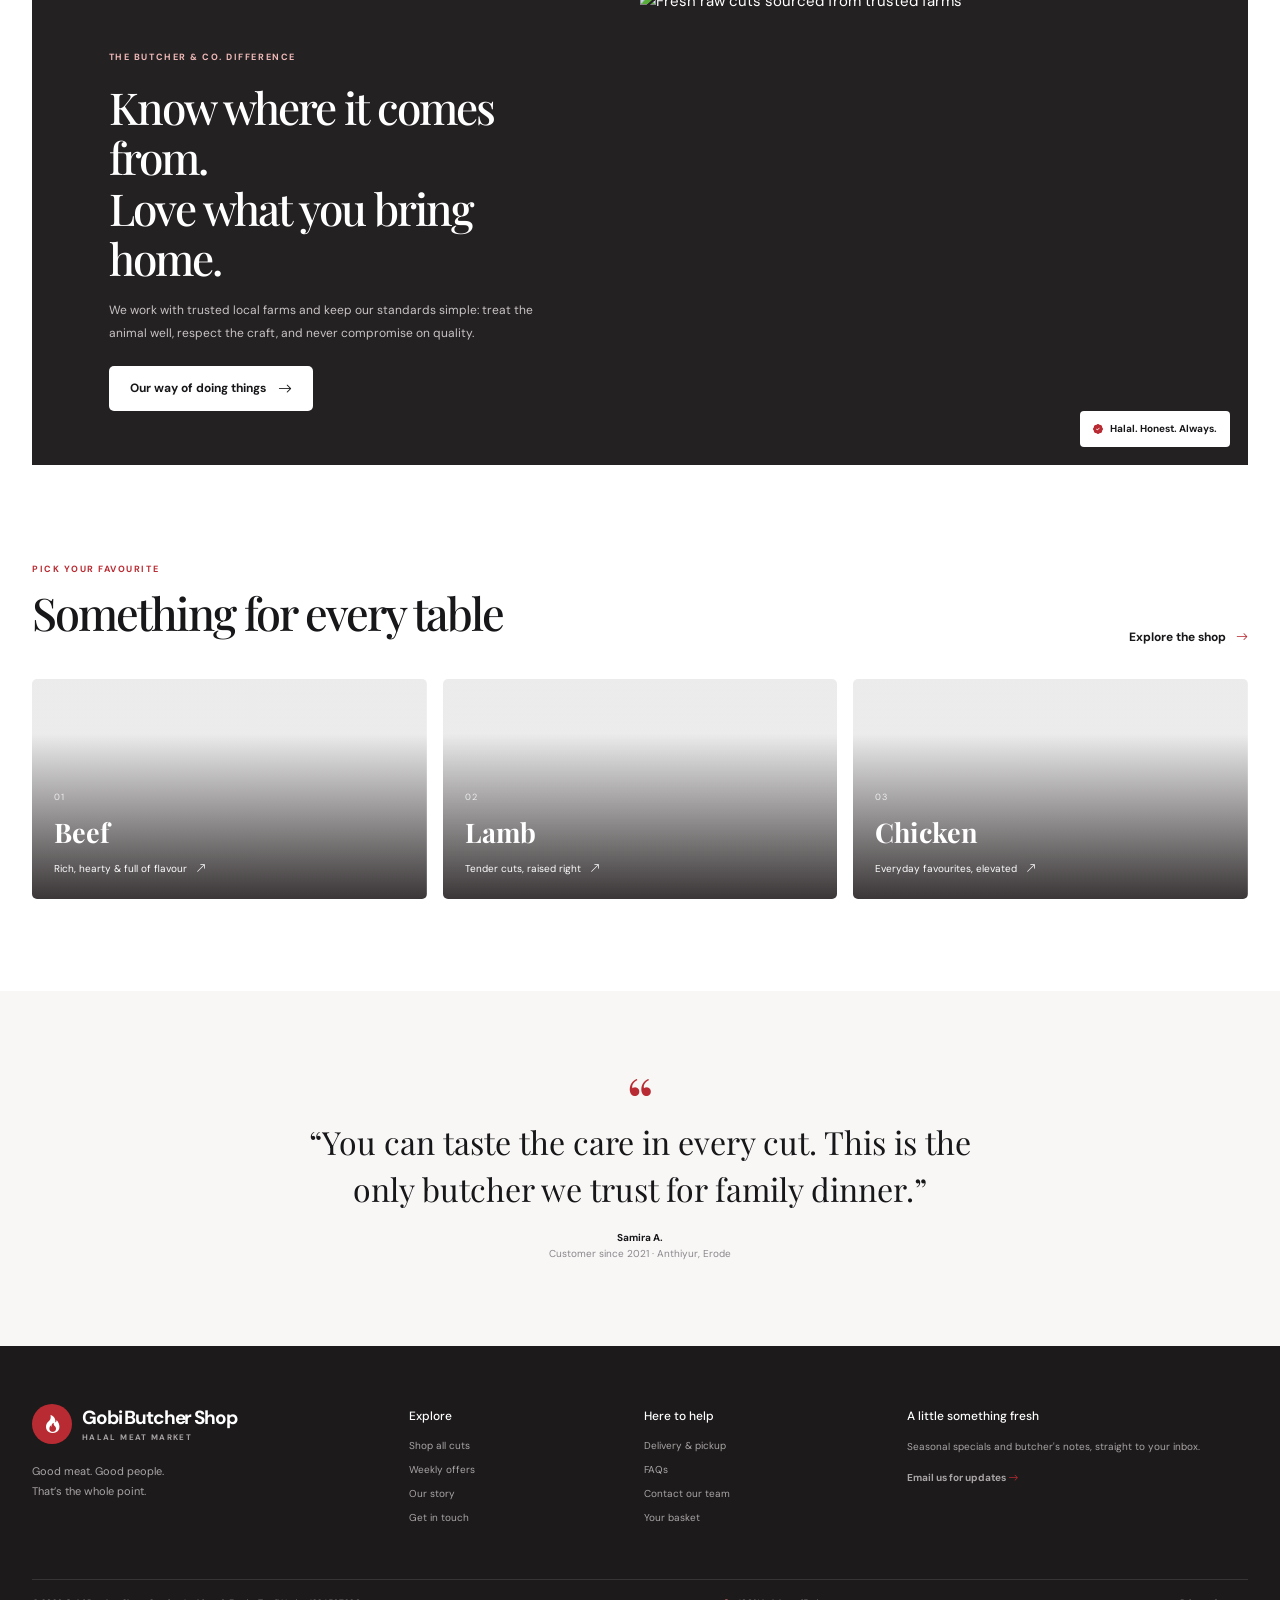
==== commit 21af1909: "Updated" ====
--- a/index.html
+++ b/index.html
@@ -1,72 +1,524 @@
+
 <!doctype html>
 <html lang="en">
 <head>
-  <meta charset="utf-8">
-  <meta name="viewport" content="width=device-width, initial-scale=1">
-  <meta name="theme-color" content="#f8f7f5">
-  <meta name="description" content="Fresh halal meat and hand-cut butcher specials, serving Anthiyur and Erode, Tamil Nadu.">
-  <title>Gobi Butcher Shop | Halal meat, done right</title>
-  <link rel="preconnect" href="https://fonts.googleapis.com">
-  <link rel="preconnect" href="https://fonts.gstatic.com" crossorigin>
-  <link href="https://fonts.googleapis.com/css2?family=DM+Sans:wght@400;500;600;700&family=Playfair+Display:wght@600;700;800&display=swap" rel="stylesheet">
-  <link href="https://cdn.jsdelivr.net/npm/bootstrap@5.3.3/dist/css/bootstrap.min.css" rel="stylesheet">
-  <link href="https://cdn.jsdelivr.net/npm/bootstrap-icons@1.11.3/font/bootstrap-icons.min.css" rel="stylesheet">
-  <link rel="stylesheet" href="css/style.css">
+    <meta charset="utf-8">
+    <meta name="viewport" content="width=device-width, initial-scale=1">
+    <meta name="theme-color" content="#f8f7f5">
+    <meta name="description" content="Fresh halal meat and hand-cut butcher specials, serving Anthiyur and Erode, Tamil Nadu.">
+
+    <title>Gobi Butcher Shop | Halal meat, done right</title>
+
+    <link rel="preconnect" href="https://fonts.googleapis.com">
+    <link rel="preconnect" href="https://fonts.gstatic.com" crossorigin>
+
+    <link href="https://fonts.googleapis.com/css2?family=DM+Sans:wght@400;500;600;700&family=Playfair+Display:wght@600;700;800&display=swap" rel="stylesheet">
+
+    <link href="https://cdn.jsdelivr.net/npm/bootstrap@5.3.3/dist/css/bootstrap.min.css" rel="stylesheet">
+
+    <link href="https://cdn.jsdelivr.net/npm/bootstrap-icons@1.11.3/font/bootstrap-icons.min.css" rel="stylesheet">
+
+    <link rel="stylesheet" href="css/style.css">
 </head>
+
 <body>
-  <div class="announcement"><span>Fresh cuts, delivered free on orders over ₹2,500</span><a href="offers.html">See this week's offers <i class="bi bi-arrow-up-right"></i></a></div>
-  <header class="site-header">
-    <div class="nav-wrap">
-      <a class="brand" href="index.html" aria-label="Gobi Butcher Shop home"><span class="brand-mark"><i class="bi bi-fire"></i></span><span>Gobi Butcher Shop<small>HALAL MEAT MARKET</small></span></a>
-      <input class="menu-check" type="checkbox" id="menu-toggle">
-      <label class="menu-toggle" for="menu-toggle" aria-label="Toggle navigation"><i class="bi bi-list"></i><i class="bi bi-x-lg"></i></label>
-      <nav class="main-nav" aria-label="Main navigation">
-        <a class="active" href="index.html">Home</a><a href="shop.html">Shop</a><a href="offers.html">Our offers</a><a href="about.html">Our story</a><a href="contact.html">Contact</a>
-      </nav>
-      <div class="nav-actions"><a class="icon-link search-link" href="shop.html" aria-label="Search"><i class="bi bi-search"></i></a><a class="cart-link" href="cart.html"><i class="bi bi-bag"></i><span>Cart</span><b class="cart-count">0</b></a><a class="button button-dark nav-shop" href="shop.html">Shop now <i class="bi bi-arrow-up-right"></i></a></div>
+
+    <div class="announcement">
+        <span>Fresh cuts, delivered free on orders over ₹2,500</span>
+        <a href="offers.html">
+            See this week's offers
+            <i class="bi bi-arrow-up-right"></i>
+        </a>
     </div>
-  </header>
-
-  <main>
-    <section class="hero">
-      <div class="hero-copy">
-        <span class="eyebrow"><span class="eyebrow-dot"></span> YOUR NEIGHBOURHOOD HALAL BUTCHER</span>
-        <h1>Good meat.<br>Good <em>people.</em><br>At your door.</h1>
-        <p>Ethically raised, expertly cut, and delivered fresh. The kind of meat your table deserves.</p>
-        <div class="hero-actions"><a class="button button-red" href="shop.html">Shop our cuts <i class="bi bi-arrow-right"></i></a><a class="text-link" href="about.html">Get to know us <i class="bi bi-arrow-up-right"></i></a></div>
-        <div class="hero-proof"><div class="proof-avatars"><img src="https://images.unsplash.com/photo-1500648767791-00dcc994a43e?auto=format&fit=crop&w=80&q=80" alt=""><img src="https://images.unsplash.com/photo-1534528741775-53994a69daeb?auto=format&fit=crop&w=80&q=80" alt=""><img src="https://images.unsplash.com/photo-1506794778202-cad84cf45f1d?auto=format&fit=crop&w=80&q=80" alt=""></div><div><strong>Serving Anthiyur & Erode</strong><span>★★★★★ <small>Fresh cuts for local tables</small></span></div></div>
-      </div>
-      <div class="hero-visual">
-        <div class="hero-photo"><img src="https://images.unsplash.com/photo-1607623814075-e51df1bdc82f?auto=format&fit=crop&w=1200&q=88" alt="Freshly prepared premium halal meat"></div>
-        <div class="halal-stamp"><span>100%</span><strong>HALAL</strong><small>HAND CUT<br>WITH CARE</small></div>
-        <article class="hero-product"><img src="https://images.unsplash.com/photo-1603048297172-c92544798d5a?auto=format&fit=crop&w=240&q=85" alt=""><div><small>THIS WEEK'S PICK</small><strong>Grass-fed lamb chops</strong><span>From <b>₹899</b> / kg</span></div><a href="shop.html" aria-label="Shop lamb chops"><i class="bi bi-arrow-up-right"></i></a></article>
-        <span class="hero-note">Raised with care.<br>Made for sharing.</span>
-      </div>
-      <span class="hero-ornament" aria-hidden="true"></span>
-    </section>
-
-    <section class="trust-strip" aria-label="Our promises"><div><i class="bi bi-patch-check"></i><span><strong>100% halal certified</strong><small>Always and every cut</small></span></div><div><i class="bi bi-heart"></i><span><strong>Responsibly raised</strong><small>Better farms, better meat</small></span></div><div><i class="bi bi-snow"></i><span><strong>Cold-chain delivery</strong><small>Fresh from us to you</small></span></div><div><i class="bi bi-stars"></i><span><strong>Cut by real butchers</strong><small>Skilled hands, every time</small></span></div></section>
-
-    <section class="section section-products">
-      <div class="section-heading"><div><span class="eyebrow">THE GOOD STUFF</span><h2>Our most-loved cuts</h2><p>Thoughtfully sourced. Beautifully prepared. Ready for your next great meal.</p></div><a class="text-link" href="shop.html">Shop all cuts <i class="bi bi-arrow-right"></i></a></div>
-      <div class="product-grid">
-        <article class="product-card"><div class="product-image"><img src="https://images.unsplash.com/photo-1607623814075-e51df1bdc82f?auto=format&fit=crop&w=700&q=85" alt="Grass-fed ribeye steak" loading="lazy"><span class="product-tag">BEST SELLER</span></div><div class="product-info"><div class="product-category">Beef</div><h3>Grass-fed ribeye steak</h3><p class="product-description">Richly marbled, tender, and made for the grill.</p><div class="product-bottom"><div><span class="product-price">₹1,299 <small>/kg</small><del>₹1,499</del></span><div class="product-rating">★★★★★ <span>4.9</span></div></div><a class="add-button" href="mailto:hello@butcherandco.example?subject=Order%20inquiry%3A%20Grass-fed%20ribeye%20steak" aria-label="Ask about grass-fed ribeye"><i class="bi bi-arrow-up-right"></i></a></div></div></article>
-        <article class="product-card"><div class="product-image"><img src="https://images.unsplash.com/photo-1603048297172-c92544798d5a?auto=format&fit=crop&w=700&q=85" alt="Premium ground beef" loading="lazy"><span class="product-tag">FRESH DAILY</span></div><div class="product-info"><div class="product-category">Beef</div><h3>Premium ground beef</h3><p class="product-description">A weeknight essential, freshly ground in-house.</p><div class="product-bottom"><div><span class="product-price">₹599 <small>/kg</small></span><div class="product-rating">★★★★★ <span>4.8</span></div></div><a class="add-button" href="mailto:hello@butcherandco.example?subject=Order%20inquiry%3A%20Premium%20ground%20beef" aria-label="Ask about premium ground beef"><i class="bi bi-arrow-up-right"></i></a></div></div></article>
-        <article class="product-card"><div class="product-image"><img src="https://images.unsplash.com/photo-1604908176997-125f25cc6f3d?auto=format&fit=crop&w=700&q=85" alt="Grass-fed lamb chops" loading="lazy"><span class="product-tag">BUTCHER'S PICK</span></div><div class="product-info"><div class="product-category">Lamb</div><h3>Grass-fed lamb chops</h3><p class="product-description">Tender, delicate chops from responsibly raised lamb.</p><div class="product-bottom"><div><span class="product-price">₹899 <small>/kg</small><del>₹1,049</del></span><div class="product-rating">★★★★★ <span>5.0</span></div></div><a class="add-button" href="mailto:hello@butcherandco.example?subject=Order%20inquiry%3A%20Grass-fed%20lamb%20chops" aria-label="Ask about grass-fed lamb chops"><i class="bi bi-arrow-up-right"></i></a></div></div></article>
-        <article class="product-card"><div class="product-image"><img src="https://images.unsplash.com/photo-1604503468506-a8da13d82791?auto=format&fit=crop&w=700&q=85" alt="Free-range chicken breast" loading="lazy"><span class="product-tag">FARM RAISED</span></div><div class="product-info"><div class="product-category">Chicken</div><h3>Free-range chicken breast</h3><p class="product-description">Lean, tender, and raised without antibiotics.</p><div class="product-bottom"><div><span class="product-price">₹349 <small>/kg</small></span><div class="product-rating">★★★★★ <span>4.9</span></div></div><a class="add-button" href="mailto:hello@butcherandco.example?subject=Order%20inquiry%3A%20Free-range%20chicken%20breast" aria-label="Ask about free-range chicken breast"><i class="bi bi-arrow-up-right"></i></a></div></div></article>
-      </div>
-    </section>
-
-    <section class="promise-banner">
-      <div class="promise-copy"><span class="eyebrow eyebrow-light">THE BUTCHER & CO. DIFFERENCE</span><h2>Know where it comes from.<br>Love what you bring home.</h2><p>We work with trusted local farms and keep our standards simple: treat the animal well, respect the craft, and never compromise on quality.</p><a class="button button-light" href="about.html">Our way of doing things <i class="bi bi-arrow-right"></i></a></div>
-      <div class="promise-image"><img src="https://images.unsplash.com/photo-1604908176997-125f25cc6f3d?auto=format&fit=crop&w=900&q=85" alt="A butcher preparing fresh cuts by hand"><span><i class="bi bi-patch-check-fill"></i> Halal. Honest. Always.</span></div>
-    </section>
-
-    <section class="section category-section"><div class="section-heading"><div><span class="eyebrow">PICK YOUR FAVOURITE</span><h2>Something for every table</h2></div><a class="text-link" href="shop.html">Explore the shop <i class="bi bi-arrow-right"></i></a></div><div class="category-grid"><a class="category-card category-beef" href="shop.html?category=Beef"><span>01</span><strong>Beef</strong><small>Rich, hearty & full of flavour <i class="bi bi-arrow-up-right"></i></small></a><a class="category-card category-lamb" href="shop.html?category=Lamb"><span>02</span><strong>Lamb</strong><small>Tender cuts, raised right <i class="bi bi-arrow-up-right"></i></small></a><a class="category-card category-chicken" href="shop.html?category=Chicken"><span>03</span><strong>Chicken</strong><small>Everyday favourites, elevated <i class="bi bi-arrow-up-right"></i></small></a></div></section>
-
-    <section class="quote-section"><span class="quote-mark">“</span><blockquote>“You can taste the care in every cut. This is the only butcher we trust for family dinner.”</blockquote><div class="quote-byline"><strong>Samira A.</strong><span>Customer since 2021 · Anthiyur, Erode</span></div></section>
-  </main>
-
-  <footer class="site-footer"><div class="footer-main"><div class="footer-brand"><a class="brand brand-inverse" href="index.html"><span class="brand-mark"><i class="bi bi-fire"></i></span><span>Gobi Butcher Shop<small>HALAL MEAT MARKET</small></span></a><p>Good meat. Good people.<br>That’s the whole point.</p></div><div><h3>Explore</h3><a href="shop.html">Shop all cuts</a><a href="offers.html">Weekly offers</a><a href="about.html">Our story</a><a href="contact.html">Get in touch</a></div><div><h3>Here to help</h3><a href="contact.html">Delivery & pickup</a><a href="contact.html">FAQs</a><a href="contact.html">Contact our team</a><a href="cart.html">Your basket</a></div><div class="footer-signup"><h3>A little something fresh</h3><p>Seasonal specials and butcher's notes, straight to your inbox.</p><a class="text-link footer-email" href="mailto:hello@butcherandco.example?subject=Newsletter%20signup">Email us for updates <i class="bi bi-arrow-right"></i></a></div></div><div class="footer-bottom"><span>© 2026 Gobi Butcher Shop · Serving Anthiyur & Erode, Tamil Nadu · <a href="tel:+911234567890">1234567890</a></span><span><i class="bi bi-patch-check"></i> 100% halal certified</span><a href="contact.html">Privacy & terms</a></div></footer>
+
+    <header class="site-header">
+        <div class="nav-wrap">
+
+            <a class="brand" href="index.html" aria-label="Gobi Butcher Shop home">
+                <span class="brand-mark">
+                    <i class="bi bi-fire"></i>
+                </span>
+
+                <span>
+                    Gobi Butcher Shop
+                    <small>HALAL MEAT MARKET</small>
+                </span>
+            </a>
+
+            <input class="menu-check" type="checkbox" id="menu-toggle">
+
+            <label class="menu-toggle" for="menu-toggle" aria-label="Toggle navigation">
+                <i class="bi bi-list"></i>
+                <i class="bi bi-x-lg"></i>
+            </label>
+
+            <nav class="main-nav" aria-label="Main navigation">
+                <a class="active" href="index.html">Home</a>
+                <a href="shop.html">Shop</a>
+                <a href="offers.html">Our offers</a>
+                <a href="about.html">Our story</a>
+                <a href="contact.html">Contact</a>
+            </nav>
+
+            <div class="nav-actions">
+                <a class="icon-link search-link" href="shop.html" aria-label="Search">
+                    <i class="bi bi-search"></i>
+                </a>
+
+                <a class="cart-link" href="cart.html">
+                    <i class="bi bi-bag"></i>
+                    <span>Cart</span>
+                    <b class="cart-count">0</b>
+                </a>
+
+                <a class="button button-dark nav-shop" href="shop.html">
+                    Shop now
+                    <i class="bi bi-arrow-up-right"></i>
+                </a>
+            </div>
+
+        </div>
+    </header>
+
+    <main>
+
+        <section class="hero">
+
+            <div class="hero-copy">
+                <span class="eyebrow">
+                    <span class="eyebrow-dot"></span>
+                    YOUR NEIGHBOURHOOD HALAL BUTCHER
+                </span>
+
+                <h1>
+                    Good meat.<br>
+                    Good <em>people.</em><br>
+                    At your door.
+                </h1>
+
+                <p>
+                    Ethically raised, expertly cut, and delivered fresh.
+                    The kind of meat your table deserves.
+                </p>
+
+                <div class="hero-actions">
+                    <a class="button button-red" href="shop.html">
+                        Shop our cuts
+                        <i class="bi bi-arrow-right"></i>
+                    </a>
+
+                    <a class="text-link" href="about.html">
+                        Get to know us
+                        <i class="bi bi-arrow-up-right"></i>
+                    </a>
+                </div>
+
+                <div class="hero-proof">
+                    <div class="proof-avatars">
+                        <img src="https://images.unsplash.com/photo-1500648767791-00dcc994a43e?auto=format&fit=crop&w=80&q=80" alt="">
+                        <img src="https://images.unsplash.com/photo-1534528741775-53994a69daeb?auto=format&fit=crop&w=80&q=80" alt="">
+                        <img src="https://images.unsplash.com/photo-1506794778202-cad84cf45f1d?auto=format&fit=crop&w=80&q=80" alt="">
+                    </div>
+
+                    <div>
+                        <strong>Serving Anthiyur & Erode</strong>
+                        <span>
+                            ★★★★★
+                            <small>Fresh cuts for local tables</small>
+                        </span>
+                    </div>
+                </div>
+            </div>
+
+            <div class="hero-visual">
+
+                <div class="hero-photo">
+                    <img src="https://images.unsplash.com/photo-1607623814075-e51df1bdc82f?auto=format&fit=crop&w=1200&q=88" alt="Fresh raw premium halal meat cuts">
+                </div>
+
+                <div class="halal-stamp">
+                    <span>100%</span>
+                    <strong>HALAL</strong>
+                    <small>
+                        HAND CUT<br>
+                        WITH CARE
+                    </small>
+                </div>
+
+                <article class="hero-product">
+                    <img src="https://images.unsplash.com/photo-1628543108325-1c27cd7246b3?auto=format&fit=crop&w=240&q=85" alt="">
+
+                    <div>
+                        <small>THIS WEEK'S PICK</small>
+                        <strong>Grass-fed lamb chops</strong>
+                        <span>From <b>₹899</b> / kg</span>
+                    </div>
+
+                    <a href="shop.html" aria-label="Shop lamb chops">
+                        <i class="bi bi-arrow-up-right"></i>
+                    </a>
+                </article>
+
+                <span class="hero-note">
+                    Raised with care.<br>
+                    Made for sharing.
+                </span>
+
+            </div>
+
+            <span class="hero-ornament" aria-hidden="true"></span>
+        </section>
+
+        <section class="trust-strip" aria-label="Our promises">
+
+            <div>
+                <i class="bi bi-patch-check"></i>
+                <span>
+                    <strong>100% halal certified</strong>
+                    <small>Always and every cut</small>
+                </span>
+            </div>
+
+            <div>
+                <i class="bi bi-heart"></i>
+                <span>
+                    <strong>Responsibly raised</strong>
+                    <small>Better farms, better meat</small>
+                </span>
+            </div>
+
+            <div>
+                <i class="bi bi-snow"></i>
+                <span>
+                    <strong>Cold-chain delivery</strong>
+                    <small>Fresh from us to you</small>
+                </span>
+            </div>
+
+            <div>
+                <i class="bi bi-stars"></i>
+                <span>
+                    <strong>Cut by real butchers</strong>
+                    <small>Skilled hands, every time</small>
+                </span>
+            </div>
+
+        </section>
+
+        <section class="section section-products">
+
+            <div class="section-heading">
+                <div>
+                    <span class="eyebrow">THE GOOD STUFF</span>
+                    <h2>Our most-loved cuts</h2>
+                    <p>
+                        Thoughtfully sourced. Beautifully prepared.
+                        Ready for your next great meal.
+                    </p>
+                </div>
+
+                <a class="text-link" href="shop.html">
+                    Shop all cuts
+                    <i class="bi bi-arrow-right"></i>
+                </a>
+            </div>
+
+            <div class="product-grid">
+
+                <article class="product-card">
+                    <div class="product-image">
+                        <img src="https://images.unsplash.com/photo-1607623814075-e51df1bdc82f?auto=format&fit=crop&w=700&q=85" alt="Fresh raw beef cuts" loading="lazy">
+                        <span class="product-tag">BEST SELLER</span>
+                    </div>
+
+                    <div class="product-info">
+                        <div class="product-category">Beef</div>
+                        <h3>Grass-fed ribeye steak</h3>
+                        <p class="product-description">
+                            Richly marbled, tender, and made for the grill.
+                        </p>
+
+                        <div class="product-bottom">
+                            <div>
+                                <span class="product-price">
+                                    ₹1,299 <small>/kg</small>
+                                    <del>₹1,499</del>
+                                </span>
+
+                                <div class="product-rating">
+                                    ★★★★★ <span>4.9</span>
+                                </div>
+                            </div>
+
+                            <a class="add-button" href="mailto:hello@butcherandco.example?subject=Order%20inquiry%3A%20Grass-fed%20ribeye%20steak" aria-label="Ask about grass-fed ribeye">
+                                <i class="bi bi-arrow-up-right"></i>
+                            </a>
+                        </div>
+                    </div>
+                </article>
+
+                <article class="product-card">
+                    <div class="product-image">
+                        <img src="https://images.unsplash.com/photo-1612078894671-f11ba41d713e?auto=format&fit=crop&w=700&q=85" alt="Freshly ground beef patties" loading="lazy">
+                        <span class="product-tag">FRESH DAILY</span>
+                    </div>
+
+                    <div class="product-info">
+                        <div class="product-category">Beef</div>
+                        <h3>Premium ground beef</h3>
+                        <p class="product-description">
+                            A weeknight essential, freshly ground in-house.
+                        </p>
+
+                        <div class="product-bottom">
+                            <div>
+                                <span class="product-price">
+                                    ₹599 <small>/kg</small>
+                                </span>
+
+                                <div class="product-rating">
+                                    ★★★★★ <span>4.8</span>
+                                </div>
+                            </div>
+
+                            <a class="add-button" href="mailto:hello@butcherandco.example?subject=Order%20inquiry%3A%20Premium%20ground%20beef" aria-label="Ask about premium ground beef">
+                                <i class="bi bi-arrow-up-right"></i>
+                            </a>
+                        </div>
+                    </div>
+                </article>
+
+                <article class="product-card">
+                    <div class="product-image">
+                        <img src="https://images.unsplash.com/photo-1628543108325-1c27cd7246b3?auto=format&fit=crop&w=700&q=85" alt="Fresh raw lamb chops" loading="lazy">
+                        <span class="product-tag">BUTCHER'S PICK</span>
+                    </div>
+
+                    <div class="product-info">
+                        <div class="product-category">Lamb</div>
+                        <h3>Grass-fed lamb chops</h3>
+                        <p class="product-description">
+                            Tender, delicate chops from responsibly raised lamb.
+                        </p>
+
+                        <div class="product-bottom">
+                            <div>
+                                <span class="product-price">
+                                    ₹899 <small>/kg</small>
+                                    <del>₹1,049</del>
+                                </span>
+
+                                <div class="product-rating">
+                                    ★★★★★ <span>5.0</span>
+                                </div>
+                            </div>
+
+                            <a class="add-button" href="mailto:hello@butcherandco.example?subject=Order%20inquiry%3A%20Grass-fed%20lamb%20chops" aria-label="Ask about grass-fed lamb chops">
+                                <i class="bi bi-arrow-up-right"></i>
+                            </a>
+                        </div>
+                    </div>
+                </article>
+
+                <article class="product-card">
+                    <div class="product-image">
+                        <img src="https://images.unsplash.com/photo-1604503468506-a8da13d82791?auto=format&fit=crop&w=700&q=85" alt="Fresh raw free-range chicken" loading="lazy">
+                        <span class="product-tag">FARM RAISED</span>
+                    </div>
+
+                    <div class="product-info">
+                        <div class="product-category">Chicken</div>
+                        <h3>Free-range chicken breast</h3>
+                        <p class="product-description">
+                            Lean, tender, and raised without antibiotics.
+                        </p>
+
+                        <div class="product-bottom">
+                            <div>
+                                <span class="product-price">
+                                    ₹349 <small>/kg</small>
+                                </span>
+
+                                <div class="product-rating">
+                                    ★★★★★ <span>4.9</span>
+                                </div>
+                            </div>
+
+                            <a class="add-button" href="mailto:hello@butcherandco.example?subject=Order%20inquiry%3A%20Free-range%20chicken%20breast" aria-label="Ask about free-range chicken breast">
+                                <i class="bi bi-arrow-up-right"></i>
+                            </a>
+                        </div>
+                    </div>
+                </article>
+
+            </div>
+        </section>
+
+        <section class="promise-banner">
+
+            <div class="promise-copy">
+                <span class="eyebrow eyebrow-light">
+                    THE BUTCHER & CO. DIFFERENCE
+                </span>
+
+                <h2>
+                    Know where it comes from.<br>
+                    Love what you bring home.
+                </h2>
+
+                <p>
+                    We work with trusted local farms and keep our standards simple:
+                    treat the animal well, respect the craft, and never compromise
+                    on quality.
+                </p>
+
+                <a class="button button-light" href="about.html">
+                    Our way of doing things
+                    <i class="bi bi-arrow-right"></i>
+                </a>
+            </div>
+
+            <div class="promise-image">
+                <img src="https://images.unsplash.com/photo-1607623814075-e51df1bdc82f?auto=format&fit=crop&w=900&q=85" alt="Fresh raw cuts sourced from trusted farms">
+
+                <span>
+                    <i class="bi bi-patch-check-fill"></i>
+                    Halal. Honest. Always.
+                </span>
+            </div>
+
+        </section>
+
+        <section class="section category-section">
+
+            <div class="section-heading">
+                <div>
+                    <span class="eyebrow">PICK YOUR FAVOURITE</span>
+                    <h2>Something for every table</h2>
+                </div>
+
+                <a class="text-link" href="shop.html">
+                    Explore the shop
+                    <i class="bi bi-arrow-right"></i>
+                </a>
+            </div>
+
+            <div class="category-grid">
+
+                <a class="category-card category-beef" href="shop.html?category=Beef">
+                    <span>01</span>
+                    <strong>Beef</strong>
+                    <small>
+                        Rich, hearty & full of flavour
+                        <i class="bi bi-arrow-up-right"></i>
+                    </small>
+                </a>
+
+                <a class="category-card category-lamb" href="shop.html?category=Lamb">
+                    <span>02</span>
+                    <strong>Lamb</strong>
+                    <small>
+                        Tender cuts, raised right
+                        <i class="bi bi-arrow-up-right"></i>
+                    </small>
+                </a>
+
+                <a class="category-card category-chicken" href="shop.html?category=Chicken">
+                    <span>03</span>
+                    <strong>Chicken</strong>
+                    <small>
+                        Everyday favourites, elevated
+                        <i class="bi bi-arrow-up-right"></i>
+                    </small>
+                </a>
+
+            </div>
+        </section>
+
+        <section class="quote-section">
+            <span class="quote-mark">“</span>
+
+            <blockquote>
+                “You can taste the care in every cut. This is the only butcher
+                we trust for family dinner.”
+            </blockquote>
+
+            <div class="quote-byline">
+                <strong>Samira A.</strong>
+                <span>Customer since 2021 · Anthiyur, Erode</span>
+            </div>
+        </section>
+
+    </main>
+
+    <footer class="site-footer">
+
+        <div class="footer-main">
+
+            <div class="footer-brand">
+                <a class="brand brand-inverse" href="index.html">
+                    <span class="brand-mark">
+                        <i class="bi bi-fire"></i>
+                    </span>
+
+                    <span>
+                        Gobi Butcher Shop
+                        <small>HALAL MEAT MARKET</small>
+                    </span>
+                </a>
+
+                <p>
+                    Good meat. Good people.<br>
+                    That’s the whole point.
+                </p>
+            </div>
+
+            <div>
+                <h3>Explore</h3>
+                <a href="shop.html">Shop all cuts</a>
+                <a href="offers.html">Weekly offers</a>
+                <a href="about.html">Our story</a>
+                <a href="contact.html">Get in touch</a>
+            </div>
+
+            <div>
+                <h3>Here to help</h3>
+                <a href="contact.html">Delivery & pickup</a>
+                <a href="contact.html">FAQs</a>
+                <a href="contact.html">Contact our team</a>
+                <a href="cart.html">Your basket</a>
+            </div>
+
+            <div class="footer-signup">
+                <h3>A little something fresh</h3>
+                <p>
+                    Seasonal specials and butcher's notes,
+                    straight to your inbox.
+                </p>
+
+                <a class="text-link footer-email" href="mailto:hello@butcherandco.example?subject=Newsletter%20signup">
+                    Email us for updates
+                    <i class="bi bi-arrow-right"></i>
+                </a>
+            </div>
+
+        </div>
+
+        <div class="footer-bottom">
+            <span>
+                © 2026 Gobi Butcher Shop · Serving Anthiyur & Erode, Tamil Nadu ·
+                <a href="tel:+911234567890">1234567890</a>
+            </span>
+
+            <span>
+                <i class="bi bi-patch-check"></i>
+                100% halal certified
+            </span>
+
+            <a href="contact.html">Privacy & terms</a>
+        </div>
+
+    </footer>
+
 </body>
 </html>
--- a/css/style.css
+++ b/css/style.css
@@ -1,390 +1,2275 @@
+
 :root {
-  --red: #b92b32;
-  --red-dark: #922127;
-  --ink: #17171a;
-  --body: #55545a;
-  --muted: #89878c;
-  --paper: #f8f7f5;
-  --white: #fff;
-  --blush: #f4e5e3;
-  --line: #e9e6e3;
-  --serif: "Playfair Display", Georgia, serif;
-  --sans: "DM Sans", Arial, sans-serif;
-}
-
-* { box-sizing: border-box; }
-html { scroll-behavior: smooth; }
-body { margin: 0; color: var(--ink); background: var(--white); font-family: var(--sans); font-size: 15px; line-height: 1.6; }
-img { display: block; max-width: 100%; }
-a { color: inherit; text-decoration: none; }
-button, input, select, textarea { font: inherit; }
-button, a, select { -webkit-tap-highlight-color: transparent; }
-button:focus-visible, a:focus-visible, input:focus-visible, select:focus-visible, textarea:focus-visible { outline: 3px solid #d87b7f; outline-offset: 3px; }
-.sr-only { position: absolute; width: 1px; height: 1px; padding: 0; margin: -1px; overflow: hidden; clip: rect(0,0,0,0); white-space: nowrap; border: 0; }
-
-.announcement { min-height: 36px; display: flex; justify-content: center; align-items: center; gap: 12px; padding: 6px 20px; color: #fff; background: var(--red); font-size: 11px; font-weight: 600; letter-spacing: .025em; }
-.announcement a { color: #fff; opacity: .88; }
-.announcement i { margin-left: 4px; }
-.site-header { position: relative; z-index: 5; background: rgba(255,255,255,.96); border-bottom: 1px solid #f1efed; }
-.nav-wrap { width: min(1240px, calc(100% - 64px)); min-height: 82px; margin: auto; display: flex; align-items: center; justify-content: space-between; gap: 28px; }
-.brand { display: inline-flex; align-items: center; gap: 10px; color: var(--ink); font-size: 19px; font-weight: 700; line-height: 1; letter-spacing: -.06em; white-space: nowrap; }
-.brand-mark { width: 40px; height: 40px; display: grid; place-items: center; border-radius: 50%; color: #fff; background: var(--red); font-size: 18px; }
-.brand-dot { color: var(--red); }
-.brand small { display: block; margin-top: 6px; color: var(--muted); font-size: 8px; font-weight: 700; letter-spacing: .17em; }
-.main-nav { display: flex; align-items: center; gap: clamp(18px, 2.4vw, 36px); margin-left: auto; }
-.main-nav a { position: relative; color: #59585d; font-size: 12px; font-weight: 600; transition: color .2s ease; }
-.main-nav a:hover, .main-nav a.active { color: var(--red); }
-.nav-actions { display: flex; align-items: center; gap: 18px; }
-.icon-link { display: grid; place-items: center; color: var(--ink); font-size: 17px; }
-.cart-link { display: flex; align-items: center; gap: 7px; color: var(--ink); font-size: 12px; font-weight: 600; }
-.cart-count { min-width: 19px; height: 19px; display: inline-grid; place-items: center; border-radius: 50%; color: white; background: var(--red); font-size: 10px; }
-.menu-toggle { display: none; border: 0; background: transparent; color: var(--ink); font-size: 24px; }
-.menu-check { position: absolute; width: 1px; height: 1px; overflow: hidden; clip: rect(0,0,0,0); white-space: nowrap; }
-.menu-check:focus-visible + .menu-toggle { outline: 3px solid #d87b7f; outline-offset: 3px; }
-.button { min-height: 45px; display: inline-flex; align-items: center; justify-content: center; gap: 12px; padding: 0 20px; border: 1px solid transparent; border-radius: 5px; font-size: 12px; font-weight: 700; transition: background .2s ease, color .2s ease, transform .2s ease; cursor: pointer; }
-.button:hover { transform: translateY(-2px); }
-.button-red { color: #fff; background: var(--red); }
-.button-red:hover { color: #fff; background: var(--red-dark); }
-.button-dark { color: #fff; background: var(--ink); }
-.button-dark:hover { color: #fff; background: var(--red); }
-.button-light { color: var(--ink); background: #fff; }
-.button-light:hover { color: var(--red); background: #f7eeec; }
-.button i { font-size: 14px; }
-.section { width: min(1240px, calc(100% - 64px)); margin: 0 auto; padding: 92px 0; }
-.eyebrow { display: inline-flex; align-items: center; gap: 8px; color: var(--red); font-size: 9px; font-weight: 700; letter-spacing: .17em; }
-.eyebrow-dot { width: 6px; height: 6px; border-radius: 50%; background: var(--red); }
-h1, h2, h3, p { margin-top: 0; }
-h1, h2 { font-family: var(--serif); }
-h1 { margin-bottom: 20px; font-size: clamp(44px, 6vw, 76px); line-height: 1.06; letter-spacing: -.055em; }
-h1 em, h2 em { color: var(--red); font-weight: inherit; }
-h2 { margin-bottom: 12px; font-size: clamp(30px, 4vw, 45px); line-height: 1.15; letter-spacing: -.045em; }
-.section-heading { display: flex; align-items: end; justify-content: space-between; gap: 24px; margin-bottom: 32px; }
-.section-heading h2 { margin: 8px 0 8px; }
-.section-heading p { max-width: 510px; margin: 0; color: var(--body); font-size: 13px; }
-.text-link { display: inline-flex; align-items: center; gap: 10px; color: var(--ink); font-size: 12px; font-weight: 700; white-space: nowrap; }
-.text-link i { color: var(--red); transition: transform .2s ease; }
-.text-link:hover i { transform: translateX(4px); }
-
-.hero { position: relative; min-height: 570px; display: grid; grid-template-columns: 1fr 1.04fr; align-items: center; gap: 6%; overflow: hidden; padding: 54px max(calc((100vw - 1240px) / 2), 32px) 60px; background: var(--paper); }
-.hero-copy { position: relative; z-index: 1; max-width: 520px; padding: 10px 0; }
-.hero-copy h1 { margin-top: 20px; font-size: clamp(52px, 6.3vw, 82px); }
-.hero-copy h1 em { color: var(--red); }
-.hero-copy > p { max-width: 415px; margin-bottom: 25px; color: var(--body); font-size: 14px; line-height: 1.8; }
-.hero-actions { display: flex; align-items: center; gap: 24px; flex-wrap: wrap; }
-.hero-proof { display: flex; align-items: center; gap: 12px; margin-top: 44px; }
-.proof-avatars { display: flex; padding-left: 7px; }
-.proof-avatars img { width: 31px; height: 31px; margin-left: -7px; border: 2px solid #fff; border-radius: 50%; object-fit: cover; }
-.hero-proof strong, .hero-proof span { display: block; font-size: 10px; }
-.hero-proof strong { margin-bottom: 2px; }
-.hero-proof span { color: #df9d35; letter-spacing: .12em; }
-.hero-proof small { color: var(--muted); font-size: 9px; letter-spacing: 0; }
-.hero-visual { position: relative; width: 100%; max-width: 560px; justify-self: end; }
-.hero-photo { height: min(440px, 44vw); min-height: 330px; overflow: hidden; border-radius: 50% 50% 7px 7px; background: #ead8d5; }
-.hero-photo img { width: 100%; height: 100%; object-fit: cover; }
-.halal-stamp { position: absolute; top: 26px; left: -44px; width: 92px; height: 92px; display: flex; flex-direction: column; align-items: center; justify-content: center; border: 1px solid rgba(185,43,50,.32); border-radius: 50%; color: var(--red); background: #fff; text-align: center; transform: rotate(-12deg); }
-.halal-stamp span { font-size: 10px; line-height: 1; }
-.halal-stamp strong { font-family: var(--serif); font-size: 16px; }
-.halal-stamp small { font-size: 6px; font-weight: 700; line-height: 1.4; letter-spacing: .12em; }
-.hero-product { position: absolute; bottom: 24px; left: -48px; display: flex; align-items: center; gap: 12px; width: min(305px, 75%); padding: 12px; border-radius: 6px; background: #fff; box-shadow: 0 14px 36px #30201d1c; }
-.hero-product img { width: 55px; height: 55px; border-radius: 4px; object-fit: cover; }
-.hero-product div { flex: 1; }
-.hero-product small, .hero-product strong, .hero-product span { display: block; }
-.hero-product small { margin-bottom: 3px; color: var(--red); font-size: 8px; font-weight: 700; letter-spacing: .12em; }
-.hero-product strong { font-size: 11px; }
-.hero-product span { margin-top: 2px; color: var(--muted); font-size: 10px; }
-.hero-product b { color: var(--red); }
-.hero-product > a { display: grid; place-items: center; width: 30px; height: 30px; border-radius: 50%; color: #fff; background: var(--ink); }
-.hero-note { position: absolute; right: -42px; bottom: 46px; color: var(--body); font-family: var(--serif); font-size: 13px; font-style: italic; line-height: 1.5; transform: rotate(-8deg); }
-.hero-ornament { position: absolute; right: 3%; top: -160px; width: 440px; height: 440px; border: 1px solid #eadcda; border-radius: 50%; pointer-events: none; }
-
-.trust-strip { display: grid; grid-template-columns: repeat(4, 1fr); gap: 22px; width: min(1240px, calc(100% - 64px)); margin: auto; padding: 25px 0; border-bottom: 1px solid var(--line); }
-.trust-strip > div { display: flex; align-items: center; gap: 12px; }
-.trust-strip > div > i { color: var(--red); font-size: 22px; }
-.trust-strip strong, .trust-strip small { display: block; }
-.trust-strip strong { font-size: 11px; }
-.trust-strip small { color: var(--muted); font-size: 10px; }
-.section-products { padding-top: 86px; }
-.product-grid { display: grid; grid-template-columns: repeat(4, minmax(0, 1fr)); gap: 18px; }
-.product-card { position: relative; min-width: 0; overflow: hidden; border: 1px solid #efedeb; border-radius: 6px; background: #fff; transition: transform .25s ease, box-shadow .25s ease; }
-.product-card:hover { transform: translateY(-5px); box-shadow: 0 16px 35px #24191512; }
-.product-image { position: relative; height: 200px; overflow: hidden; background: var(--paper); }
-.product-image img { width: 100%; height: 100%; object-fit: cover; transition: transform .4s ease; }
-.product-card:hover .product-image img { transform: scale(1.04); }
-.product-tag { position: absolute; top: 12px; left: 12px; padding: 5px 8px; border-radius: 3px; color: var(--red); background: #fff; font-size: 8px; font-weight: 700; letter-spacing: .08em; }
-.product-info { min-height: 196px; display: flex; flex-direction: column; padding: 16px; }
-.product-category { color: var(--muted); font-size: 9px; font-weight: 700; letter-spacing: .11em; text-transform: uppercase; }
-.product-info h3 { margin: 5px 0 4px; font-size: 15px; font-weight: 700; }
-.product-description { min-height: 40px; margin: 0 0 14px; color: var(--muted); font-size: 11px; line-height: 1.65; }
-.product-bottom { display: flex; align-items: center; justify-content: space-between; gap: 8px; margin-top: auto; }
-.product-price { color: var(--ink); font-size: 13px; font-weight: 700; }
-.product-price del { margin-left: 5px; color: #aaa7a6; font-size: 10px; font-weight: 500; }
-.add-button { width: 32px; height: 32px; display: grid; place-items: center; border: 1px solid var(--line); border-radius: 4px; color: var(--ink); background: white; cursor: pointer; transition: .2s; }
-.add-button:hover { border-color: var(--red); color: #fff; background: var(--red); }
-.add-button.added { border-color: var(--red); color: white; background: var(--red); }
-.product-rating { color: #d99734; font-size: 9px; }
-.product-rating span { margin-left: 4px; color: var(--muted); }
-.promise-banner { display: grid; grid-template-columns: 1fr 1fr; min-height: 380px; margin: 10px auto 90px; width: min(1240px, calc(100% - 64px)); overflow: hidden; color: #fff; background: #242123; }
-.promise-copy { align-self: center; padding: 54px clamp(28px, 6vw, 78px); }
-.eyebrow-light { color: #f1bab8; }
-.promise-copy h2 { margin: 15px 0; font-size: clamp(30px, 4vw, 44px); }
-.promise-copy p { max-width: 460px; margin-bottom: 22px; color: #c8c3c4; font-size: 12px; line-height: 1.9; }
-.promise-image { position: relative; min-height: 340px; }
-.promise-image img { width: 100%; height: 100%; position: absolute; inset: 0; object-fit: cover; }
-.promise-image span { position: absolute; right: 18px; bottom: 18px; padding: 10px 13px; border-radius: 4px; color: var(--ink); background: #fff; font-size: 10px; font-weight: 700; }
-.promise-image i { margin-right: 5px; color: var(--red); }
-.category-section { padding-top: 0; }
-.category-grid { display: grid; grid-template-columns: repeat(3, 1fr); gap: 16px; }
-.category-card { min-height: 220px; display: flex; flex-direction: column; align-items: flex-start; justify-content: flex-end; gap: 7px; padding: 22px; border-radius: 5px; color: #fff; background-position: center; background-size: cover; transition: transform .2s ease; }
-.category-card:hover { color: #fff; transform: translateY(-4px); }
-.category-beef { background-image: linear-gradient(0deg,#181314d9,#18131415 75%),url("https://images.unsplash.com/photo-1607623814075-e51df1bdc82f?auto=format&fit=crop&w=700&q=80"); }
-.category-lamb { background-image: linear-gradient(0deg,#181314d9,#18131415 75%),url("https://images.unsplash.com/photo-1603048297172-c92544798d5a?auto=format&fit=crop&w=700&q=80"); }
-.category-chicken { background-image: linear-gradient(0deg,#181314d9,#18131415 75%),url("https://images.unsplash.com/photo-1604908176997-125f25cc6f3d?auto=format&fit=crop&w=700&q=80"); }
-.category-card > span { font-size: 9px; letter-spacing: .12em; opacity: .8; }
-.category-card strong { font-family: var(--serif); font-size: 27px; }
-.category-card small { font-size: 10px; }
-.category-card small i { margin-left: 6px; }
-.quote-section { padding: 75px 24px 84px; background: var(--paper); text-align: center; }
-.quote-mark { display: block; height: 43px; color: var(--red); font-family: var(--serif); font-size: 68px; line-height: 1; }
-.quote-section blockquote { max-width: 720px; margin: 10px auto 18px; font-family: var(--serif); font-size: clamp(22px, 3vw, 32px); line-height: 1.45; }
-.quote-byline strong, .quote-byline span { display: block; font-size: 10px; }
-.quote-byline span { color: var(--muted); }
-
-.site-footer { color: #e8e5e5; background: #1c1a1b; }
-.footer-main { width: min(1240px, calc(100% - 64px)); display: grid; grid-template-columns: 1.2fr .7fr .8fr 1.2fr; gap: 36px; margin: 0 auto; padding: 58px 0 45px; }
-.brand-inverse { color: #fff; }
-.brand-inverse .brand-mark { background: var(--red); }
-.brand-inverse .brand-dot { color: #ee797c; }
-.brand-inverse small { color: #aaa5a6; }
-.footer-brand p { margin: 18px 0 0; color: #aaa5a6; font-size: 11px; line-height: 1.8; }
-.footer-main h3 { margin: 5px 0 15px; color: #fff; font-size: 12px; }
-.footer-main > div:not(.footer-brand) > a { display: block; width: fit-content; margin: 8px 0; color: #aaa5a6; font-size: 10px; }
-.footer-main > div:not(.footer-brand) > a:hover { color: #fff; }
-.footer-signup p { margin-bottom: 15px; color: #aaa5a6; font-size: 10px; line-height: 1.7; }
-.footer-email { color: #fff; }
-.footer-bottom { width: min(1240px, calc(100% - 64px)); display: flex; justify-content: space-between; gap: 20px; margin: auto; padding: 16px 0; border-top: 1px solid #373435; color: #aaa5a6; font-size: 9px; }
-.footer-bottom i { margin-right: 5px; color: #e57a7d; }
-
-.page-hero { position: relative; min-height: 290px; display: flex; align-items: center; justify-content: space-between; overflow: hidden; padding: 48px max(calc((100vw - 1240px) / 2), 32px); background: var(--paper); }
-.page-hero > div:first-child { position: relative; z-index: 1; max-width: 570px; }
-.page-hero h1 { margin: 10px 0; font-size: clamp(44px, 5.5vw, 66px); }
-.page-hero p { max-width: 440px; margin: 0; color: var(--body); font-size: 13px; }
-.page-hero-art { position: absolute; right: max(calc((100vw - 1240px) / 2), 32px); top: 30px; width: 280px; height: 250px; overflow: hidden; border-radius: 48% 48% 5px 5px; background: var(--blush); }
-.page-hero-art img { width: 100%; height: 100%; object-fit: cover; }
-.shop-section { padding-top: 64px; }
-.shop-toolbar { display: flex; justify-content: space-between; align-items: end; gap: 20px; }
-.shop-toolbar h2 { margin: 7px 0 0; font-size: 34px; }
-.shop-controls { display: flex; align-items: center; justify-content: space-between; gap: 18px; margin: 27px 0 22px; padding-bottom: 15px; border-bottom: 1px solid var(--line); }
-.category-title { margin: 38px 0 17px; font-family: var(--serif); font-size: 26px; }
-.shop-grid + .category-title { margin-top: 45px; }
-.filter-list { display: flex; align-items: center; flex-wrap: wrap; gap: 7px; }
-.filter-chip { padding: 8px 14px; border: 1px solid transparent; border-radius: 30px; color: var(--body); background: transparent; font-size: 10px; font-weight: 600; cursor: pointer; }
-.filter-chip:hover, .filter-chip.active { border-color: var(--red); color: #fff; background: var(--red); }
-.shop-grid { row-gap: 22px; }
-.delivery-note { width: min(1240px, calc(100% - 64px)); display: flex; align-items: center; gap: 15px; margin: 0 auto 80px; padding: 20px 24px; background: var(--paper); }
-.delivery-note > i { color: var(--red); font-size: 23px; }
-.delivery-note div { flex: 1; }
-.delivery-note strong, .delivery-note span { display: block; }
-.delivery-note strong { font-size: 11px; }
-.delivery-note span { color: var(--body); font-size: 10px; }
-
-.offers-hero { position: relative; min-height: 350px; display: flex; align-items: center; justify-content: space-between; gap: 32px; padding: 48px max(calc((100vw - 1100px) / 2), 32px); color: #fff; background: #252123; }
-.offers-hero h1 { margin: 12px 0; font-size: clamp(45px, 6vw, 69px); }
-.offers-hero h1 em { color: #ec9998; }
-.offers-hero p { max-width: 430px; margin-bottom: 20px; color: #d0c9ca; font-size: 13px; }
-.offer-sticker { width: 170px; height: 170px; display: flex; flex-direction: column; align-items: center; justify-content: center; margin-right: 8%; border: 1px solid #ffffff73; border-radius: 50%; text-align: center; transform: rotate(7deg); }
-.offer-sticker span, .offer-sticker small { font-size: 8px; font-weight: 700; letter-spacing: .16em; }
-.offer-sticker strong { margin: 4px 0; font-family: var(--serif); font-size: 23px; line-height: 1.15; }
-.offer-sticker em { color: #f08a8d; font-size: 29px; }
-.bundle-callout { width: min(1240px, calc(100% - 64px)); display: grid; grid-template-columns: 1fr 1fr; min-height: 310px; margin: 0 auto 90px; overflow: hidden; background: var(--paper); }
-.bundle-callout > div:first-child { align-self: center; padding: 36px clamp(25px, 5vw, 65px); }
-.bundle-callout h2 { margin: 12px 0; font-size: 38px; }
-.bundle-callout p { max-width: 430px; color: var(--body); font-size: 12px; line-height: 1.8; }
-.bundle-image { min-height: 300px; }
-.bundle-image img { width: 100%; height: 100%; object-fit: cover; }
-
-.story-hero { display: grid; grid-template-columns: 1fr 1fr; align-items: center; gap: 8%; min-height: 490px; padding: 58px max(calc((100vw - 1180px) / 2), 32px); background: var(--paper); }
-.story-hero h1 { margin: 13px 0; font-size: clamp(46px, 5.5vw, 68px); }
-.story-hero > div:first-child > p { max-width: 470px; margin-bottom: 24px; color: var(--body); font-size: 13px; line-height: 1.9; }
-.story-hero-photo { position: relative; height: 360px; }
-.story-hero-photo img { width: 100%; height: 100%; border-radius: 48% 48% 4px 4px; object-fit: cover; }
-.photo-caption { position: absolute; right: -15px; bottom: 18px; padding: 11px 15px; border-radius: 4px; background: #fff; box-shadow: 0 8px 22px #24191516; font-size: 10px; font-weight: 700; }
-.photo-caption i { margin-right: 6px; color: var(--red); }
-.story-section { width: min(1120px, calc(100% - 64px)); display: grid; grid-template-columns: 1fr 1fr; align-items: center; gap: 10%; margin: auto; padding: 95px 0; }
-.story-image { height: 370px; }
-.story-image img { width: 100%; height: 100%; border-radius: 4px; object-fit: cover; }
-.story-copy h2 { margin: 10px 0 17px; font-size: 43px; }
-.story-copy p { color: var(--body); font-size: 12px; line-height: 1.9; }
-.story-copy .text-link { margin-top: 10px; }
-.values-section { padding: 75px max(calc((100vw - 1240px) / 2), 32px) 95px; background: var(--paper); }
-.values-grid { display: grid; grid-template-columns: repeat(3, 1fr); gap: 30px; margin-top: 36px; }
-.values-grid article { position: relative; padding: 28px 25px; border: 1px solid #e8e4e1; background: #fff; }
-.value-number { position: absolute; top: 20px; right: 20px; color: #c6c1be; font-size: 9px; }
-.values-grid article > i { color: var(--red); font-size: 23px; }
-.values-grid h3 { margin: 15px 0 8px; font-family: var(--serif); font-size: 19px; }
-.values-grid p { margin: 0; color: var(--body); font-size: 11px; line-height: 1.8; }
-.story-cta { padding: 75px 20px; color: white; background: var(--red); text-align: center; }
-.story-cta h2 { margin: 12px 0 20px; font-size: 44px; }
-.story-cta h2 em { color: #f4c8c5; }
-
-.contact-hero { padding: 70px 24px 46px; background: var(--paper); text-align: center; }
-.contact-hero h1 { margin: 10px 0; font-size: clamp(44px, 5vw, 62px); }
-.contact-hero p { max-width: 520px; margin: auto; color: var(--body); font-size: 13px; }
-.contact-layout { width: min(1100px, calc(100% - 64px)); display: grid; grid-template-columns: minmax(0, .8fr) minmax(0, 1.2fr); gap: 10%; margin: auto; padding: 65px 0 100px; }
-.contact-details article { display: flex; gap: 15px; margin-bottom: 25px; }
-.contact-icon { flex: 0 0 40px; height: 40px; display: grid; place-items: center; border-radius: 50%; color: var(--red); background: var(--blush); }
-.contact-details h2 { margin: 0 0 3px; font-family: var(--sans); font-size: 12px; letter-spacing: 0; }
-.contact-details p, .contact-details article a { margin: 0; color: var(--body); font-size: 11px; line-height: 1.8; }
-.contact-details article a { display: inline-block; color: var(--red); font-weight: 700; overflow-wrap: anywhere; }
-.hours-card { display: grid; gap: 9px; margin-top: 32px; padding: 18px; background: var(--paper); font-size: 10px; }
-.hours-card strong { margin-bottom: 2px; font-size: 11px; }
-.hours-card span { display: flex; justify-content: space-between; color: var(--body); }
-.hours-card b { color: var(--ink); }
-.contact-form { padding: 30px; border: 1px solid var(--line); border-radius: 5px; }
-.contact-form h2 { margin: 7px 0; font-size: 29px; }
-.contact-form > p { margin-bottom: 20px; color: var(--body); font-size: 11px; }
-.contact-topics { display: grid; grid-template-columns: 1fr 1fr; gap: 10px; margin-top: 28px; padding-top: 19px; border-top: 1px solid var(--line); color: var(--body); font-size: 10px; }
-.contact-topics strong { grid-column: 1 / -1; color: var(--ink); font-size: 11px; }
-.contact-topics span::before { margin-right: 6px; color: var(--red); content: "✓"; }
-.contact-form label { display: block; margin-bottom: 15px; color: var(--ink); font-size: 10px; font-weight: 700; }
-.contact-form input, .contact-form select, .contact-form textarea { width: 100%; margin-top: 6px; padding: 11px 12px; border: 1px solid var(--line); border-radius: 3px; color: var(--ink); background: white; font-size: 11px; }
-.contact-form textarea { resize: vertical; }
-.form-feedback { min-height: 16px; margin: 9px 0 0 !important; color: var(--red) !important; }
-
-.cart-heading { width: min(1100px, calc(100% - 64px)); margin: auto; padding: 54px 0 28px; }
-.cart-heading h1 { margin: 8px 0 14px; font-size: 48px; }
-.cart-heading-count { margin-left: 9px; color: var(--muted); font-family: var(--sans); font-size: 15px; letter-spacing: 0; }
-.cart-layout { width: min(1100px, calc(100% - 64px)); display: grid; grid-template-columns: 1.5fr .8fr; align-items: start; gap: 35px; margin: 0 auto 35px; }
-.cart-items { min-height: 100px; }
-.cart-summary { padding: 23px; border: 1px solid var(--line); border-radius: 5px; }
-.cart-summary h2 { margin: 0 0 17px; font-family: var(--sans); font-size: 14px; letter-spacing: 0; }
-.cart-summary .button { width: 100%; }
-.cart-empty { padding: 45px 20px; border: 1px dashed var(--line); text-align: center; }
-.cart-empty > i { color: var(--red); font-size: 32px; }
-.cart-empty h2 { margin: 9px 0; font-family: var(--serif); font-size: 25px; }
-.cart-empty p { color: var(--body); font-size: 11px; }
-.checkout-note { width: min(1100px, calc(100% - 64px)); display: flex; align-items: center; gap: 10px; margin: 0 auto 90px; padding: 15px; color: var(--body); background: var(--paper); font-size: 10px; }
-.checkout-note i { color: var(--red); font-size: 18px; }
-.checkout-note strong { color: var(--ink); }
-.cart-summary > p:not(.summary-help) { color: var(--body); font-size: 11px; line-height: 1.8; }
-.cart-summary .summary-help { margin: 13px 0 0; color: var(--muted); font-size: 10px; text-align: center; }
+    --red: #b92b32;
+    --red-dark: #922127;
+    --ink: #17171a;
+    --body: #55545a;
+    --muted: #89878c;
+    --paper: #f8f7f5;
+    --white: #fff;
+    --blush: #f4e5e3;
+    --line: #e9e6e3;
+    --serif: "Playfair Display", Georgia, serif;
+    --sans: "DM Sans", Arial, sans-serif;
+}
+
+* {
+    box-sizing: border-box;
+}
+
+html {
+    scroll-behavior: smooth;
+}
+
+body {
+    margin: 0;
+    color: var(--ink);
+    background: var(--white);
+    font-family: var(--sans);
+    font-size: 15px;
+    line-height: 1.6;
+}
+
+img {
+    display: block;
+    max-width: 100%;
+}
+
+a {
+    color: inherit;
+    text-decoration: none;
+}
+
+button,
+input,
+select,
+textarea {
+    font: inherit;
+}
+
+button,
+a,
+select {
+    -webkit-tap-highlight-color: transparent;
+}
+
+button:focus-visible,
+a:focus-visible,
+input:focus-visible,
+select:focus-visible,
+textarea:focus-visible {
+    outline: 3px solid #d87b7f;
+    outline-offset: 3px;
+}
+
+.sr-only {
+    position: absolute;
+    width: 1px;
+    height: 1px;
+    padding: 0;
+    margin: -1px;
+    overflow: hidden;
+    clip: rect(0, 0, 0, 0);
+    white-space: nowrap;
+    border: 0;
+}
+
+/* Announcement bar */
+
+.announcement {
+    min-height: 36px;
+    display: flex;
+    justify-content: center;
+    align-items: center;
+    gap: 12px;
+    padding: 6px 20px;
+    color: #fff;
+    background: var(--red);
+    font-size: 11px;
+    font-weight: 600;
+    letter-spacing: .025em;
+}
+
+.announcement a {
+    color: #fff;
+    opacity: .88;
+}
+
+.announcement i {
+    margin-left: 4px;
+}
+
+/* Header and navigation */
+
+.site-header {
+    position: relative;
+    z-index: 5;
+    background: rgba(255, 255, 255, .96);
+    border-bottom: 1px solid #f1efed;
+}
+
+.nav-wrap {
+    width: min(1240px, calc(100% - 64px));
+    min-height: 82px;
+    margin: auto;
+    display: flex;
+    align-items: center;
+    justify-content: space-between;
+    gap: 28px;
+}
+
+.brand {
+    display: inline-flex;
+    align-items: center;
+    gap: 10px;
+    color: var(--ink);
+    font-size: 19px;
+    font-weight: 700;
+    line-height: 1;
+    letter-spacing: -.06em;
+    white-space: nowrap;
+}
+
+.brand-mark {
+    width: 40px;
+    height: 40px;
+    display: grid;
+    place-items: center;
+    border-radius: 50%;
+    color: #fff;
+    background: var(--red);
+    font-size: 18px;
+}
+
+.brand-dot {
+    color: var(--red);
+}
+
+.brand small {
+    display: block;
+    margin-top: 6px;
+    color: var(--muted);
+    font-size: 8px;
+    font-weight: 700;
+    letter-spacing: .17em;
+}
+
+.main-nav {
+    display: flex;
+    align-items: center;
+    gap: clamp(18px, 2.4vw, 36px);
+    margin-left: auto;
+}
+
+.main-nav a {
+    position: relative;
+    color: #59585d;
+    font-size: 12px;
+    font-weight: 600;
+    transition: color .2s ease;
+}
+
+.main-nav a:hover,
+.main-nav a.active {
+    color: var(--red);
+}
+
+.nav-actions {
+    display: flex;
+    align-items: center;
+    gap: 18px;
+}
+
+.icon-link {
+    display: grid;
+    place-items: center;
+    color: var(--ink);
+    font-size: 17px;
+}
+
+.cart-link {
+    display: flex;
+    align-items: center;
+    gap: 7px;
+    color: var(--ink);
+    font-size: 12px;
+    font-weight: 600;
+}
+
+.cart-count {
+    min-width: 19px;
+    height: 19px;
+    display: inline-grid;
+    place-items: center;
+    border-radius: 50%;
+    color: white;
+    background: var(--red);
+    font-size: 10px;
+}
+
+.menu-toggle {
+    display: none;
+    border: 0;
+    background: transparent;
+    color: var(--ink);
+    font-size: 24px;
+}
+
+.menu-check {
+    position: absolute;
+    width: 1px;
+    height: 1px;
+    overflow: hidden;
+    clip: rect(0, 0, 0, 0);
+    white-space: nowrap;
+}
+
+.menu-check:focus-visible + .menu-toggle {
+    outline: 3px solid #d87b7f;
+    outline-offset: 3px;
+}
+
+/* Buttons */
+
+.button {
+    min-height: 45px;
+    display: inline-flex;
+    align-items: center;
+    justify-content: center;
+    gap: 12px;
+    padding: 0 20px;
+    border: 1px solid transparent;
+    border-radius: 5px;
+    font-size: 12px;
+    font-weight: 700;
+    transition: background .2s ease, color .2s ease, transform .2s ease;
+    cursor: pointer;
+}
+
+.button:hover {
+    transform: translateY(-2px);
+}
+
+.button-red {
+    color: #fff;
+    background: var(--red);
+}
+
+.button-red:hover {
+    color: #fff;
+    background: var(--red-dark);
+}
+
+.button-dark {
+    color: #fff;
+    background: var(--ink);
+}
+
+.button-dark:hover {
+    color: #fff;
+    background: var(--red);
+}
+
+.button-light {
+    color: var(--ink);
+    background: #fff;
+}
+
+.button-light:hover {
+    color: var(--red);
+    background: #f7eeec;
+}
+
+.button i {
+    font-size: 14px;
+}
+
+/* Common sections */
+
+.section {
+    width: min(1240px, calc(100% - 64px));
+    margin: 0 auto;
+    padding: 92px 0;
+}
+
+.eyebrow {
+    display: inline-flex;
+    align-items: center;
+    gap: 8px;
+    color: var(--red);
+    font-size: 9px;
+    font-weight: 700;
+    letter-spacing: .17em;
+}
+
+.eyebrow-dot {
+    width: 6px;
+    height: 6px;
+    border-radius: 50%;
+    background: var(--red);
+}
+
+h1,
+h2,
+h3,
+p {
+    margin-top: 0;
+}
+
+h1,
+h2 {
+    font-family: var(--serif);
+}
+
+h1 {
+    margin-bottom: 20px;
+    font-size: clamp(44px, 6vw, 76px);
+    line-height: 1.06;
+    letter-spacing: -.055em;
+}
+
+h1 em,
+h2 em {
+    color: var(--red);
+    font-weight: inherit;
+}
+
+h2 {
+    margin-bottom: 12px;
+    font-size: clamp(30px, 4vw, 45px);
+    line-height: 1.15;
+    letter-spacing: -.045em;
+}
+
+.section-heading {
+    display: flex;
+    align-items: end;
+    justify-content: space-between;
+    gap: 24px;
+    margin-bottom: 32px;
+}
+
+.section-heading h2 {
+    margin: 8px 0;
+}
+
+.section-heading p {
+    max-width: 510px;
+    margin: 0;
+    color: var(--body);
+    font-size: 13px;
+}
+
+.text-link {
+    display: inline-flex;
+    align-items: center;
+    gap: 10px;
+    color: var(--ink);
+    font-size: 12px;
+    font-weight: 700;
+    white-space: nowrap;
+}
+
+.text-link i {
+    color: var(--red);
+    transition: transform .2s ease;
+}
+
+.text-link:hover i {
+    transform: translateX(4px);
+}
+
+/* Home hero */
+
+.hero {
+    position: relative;
+    min-height: 570px;
+    display: grid;
+    grid-template-columns: 1fr 1.04fr;
+    align-items: center;
+    gap: 6%;
+    overflow: hidden;
+    padding: 54px max(calc((100vw - 1240px) / 2), 32px) 60px;
+    background: var(--paper);
+}
+
+.hero-copy {
+    position: relative;
+    z-index: 1;
+    max-width: 520px;
+    padding: 10px 0;
+}
+
+.hero-copy h1 {
+    margin-top: 20px;
+    font-size: clamp(52px, 6.3vw, 82px);
+}
+
+.hero-copy h1 em {
+    color: var(--red);
+}
+
+.hero-copy > p {
+    max-width: 415px;
+    margin-bottom: 25px;
+    color: var(--body);
+    font-size: 14px;
+    line-height: 1.8;
+}
+
+.hero-actions {
+    display: flex;
+    align-items: center;
+    gap: 24px;
+    flex-wrap: wrap;
+}
+
+.hero-proof {
+    display: flex;
+    align-items: center;
+    gap: 12px;
+    margin-top: 44px;
+}
+
+.proof-avatars {
+    display: flex;
+    padding-left: 7px;
+}
+
+.proof-avatars img {
+    width: 31px;
+    height: 31px;
+    margin-left: -7px;
+    border: 2px solid #fff;
+    border-radius: 50%;
+    object-fit: cover;
+}
+
+.hero-proof strong,
+.hero-proof span {
+    display: block;
+    font-size: 10px;
+}
+
+.hero-proof strong {
+    margin-bottom: 2px;
+}
+
+.hero-proof span {
+    color: #df9d35;
+    letter-spacing: .12em;
+}
+
+.hero-proof small {
+    color: var(--muted);
+    font-size: 9px;
+    letter-spacing: 0;
+}
+
+.hero-visual {
+    position: relative;
+    width: 100%;
+    max-width: 560px;
+    justify-self: end;
+}
+
+.hero-photo {
+    height: min(440px, 44vw);
+    min-height: 330px;
+    overflow: hidden;
+    border-radius: 50% 50% 7px 7px;
+    background: #ead8d5;
+}
+
+.hero-photo img {
+    width: 100%;
+    height: 100%;
+    object-fit: cover;
+}
+
+.halal-stamp {
+    position: absolute;
+    top: 26px;
+    left: -44px;
+    width: 92px;
+    height: 92px;
+    display: flex;
+    flex-direction: column;
+    align-items: center;
+    justify-content: center;
+    border: 1px solid rgba(185, 43, 50, .32);
+    border-radius: 50%;
+    color: var(--red);
+    background: #fff;
+    text-align: center;
+    transform: rotate(-12deg);
+}
+
+.halal-stamp span {
+    font-size: 10px;
+    line-height: 1;
+}
+
+.halal-stamp strong {
+    font-family: var(--serif);
+    font-size: 16px;
+}
+
+.halal-stamp small {
+    font-size: 6px;
+    font-weight: 700;
+    line-height: 1.4;
+    letter-spacing: .12em;
+}
+
+.hero-product {
+    position: absolute;
+    bottom: 24px;
+    left: -48px;
+    display: flex;
+    align-items: center;
+    gap: 12px;
+    width: min(305px, 75%);
+    padding: 12px;
+    border-radius: 6px;
+    background: #fff;
+    box-shadow: 0 14px 36px #30201d1c;
+}
+
+.hero-product img {
+    width: 55px;
+    height: 55px;
+    border-radius: 4px;
+    object-fit: cover;
+}
+
+.hero-product div {
+    flex: 1;
+}
+
+.hero-product small,
+.hero-product strong,
+.hero-product span {
+    display: block;
+}
+
+.hero-product small {
+    margin-bottom: 3px;
+    color: var(--red);
+    font-size: 8px;
+    font-weight: 700;
+    letter-spacing: .12em;
+}
+
+.hero-product strong {
+    font-size: 11px;
+}
+
+.hero-product span {
+    margin-top: 2px;
+    color: var(--muted);
+    font-size: 10px;
+}
+
+.hero-product b {
+    color: var(--red);
+}
+
+.hero-product > a {
+    display: grid;
+    place-items: center;
+    width: 30px;
+    height: 30px;
+    border-radius: 50%;
+    color: #fff;
+    background: var(--ink);
+}
+
+.hero-note {
+    position: absolute;
+    right: -42px;
+    bottom: 46px;
+    color: var(--body);
+    font-family: var(--serif);
+    font-size: 13px;
+    font-style: italic;
+    line-height: 1.5;
+    transform: rotate(-8deg);
+}
+
+.hero-ornament {
+    position: absolute;
+    right: 3%;
+    top: -160px;
+    width: 440px;
+    height: 440px;
+    border: 1px solid #eadcda;
+    border-radius: 50%;
+    pointer-events: none;
+}
+
+/* Trust strip */
+
+.trust-strip {
+    display: grid;
+    grid-template-columns: repeat(4, 1fr);
+    gap: 22px;
+    width: min(1240px, calc(100% - 64px));
+    margin: auto;
+    padding: 25px 0;
+    border-bottom: 1px solid var(--line);
+}
+
+.trust-strip > div {
+    display: flex;
+    align-items: center;
+    gap: 12px;
+}
+
+.trust-strip > div > i {
+    color: var(--red);
+    font-size: 22px;
+}
+
+.trust-strip strong,
+.trust-strip small {
+    display: block;
+}
+
+.trust-strip strong {
+    font-size: 11px;
+}
+
+.trust-strip small {
+    color: var(--muted);
+    font-size: 10px;
+}
+
+/* Product cards */
+
+.section-products {
+    padding-top: 86px;
+}
+
+.product-grid {
+    display: grid;
+    grid-template-columns: repeat(4, minmax(0, 1fr));
+    gap: 18px;
+}
+
+.product-card {
+    position: relative;
+    min-width: 0;
+    overflow: hidden;
+    border: 1px solid #efedeb;
+    border-radius: 6px;
+    background: #fff;
+    transition: transform .25s ease, box-shadow .25s ease;
+}
+
+.product-card:hover {
+    transform: translateY(-5px);
+    box-shadow: 0 16px 35px #24191512;
+}
+
+.product-image {
+    position: relative;
+    height: 200px;
+    overflow: hidden;
+    background: var(--paper);
+}
+
+.product-image img {
+    width: 100%;
+    height: 100%;
+    object-fit: cover;
+    transition: transform .4s ease;
+}
+
+.product-card:hover .product-image img {
+    transform: scale(1.04);
+}
+
+.product-tag {
+    position: absolute;
+    top: 12px;
+    left: 12px;
+    padding: 5px 8px;
+    border-radius: 3px;
+    color: var(--red);
+    background: #fff;
+    font-size: 8px;
+    font-weight: 700;
+    letter-spacing: .08em;
+}
+
+.product-info {
+    min-height: 196px;
+    display: flex;
+    flex-direction: column;
+    padding: 16px;
+}
+
+.product-category {
+    color: var(--muted);
+    font-size: 9px;
+    font-weight: 700;
+    letter-spacing: .11em;
+    text-transform: uppercase;
+}
+
+.product-info h3 {
+    margin: 5px 0 4px;
+    font-size: 15px;
+    font-weight: 700;
+}
+
+.product-description {
+    min-height: 40px;
+    margin: 0 0 14px;
+    color: var(--muted);
+    font-size: 11px;
+    line-height: 1.65;
+}
+
+.product-bottom {
+    display: flex;
+    align-items: center;
+    justify-content: space-between;
+    gap: 8px;
+    margin-top: auto;
+}
+
+.product-price {
+    color: var(--ink);
+    font-size: 13px;
+    font-weight: 700;
+}
+
+.product-price del {
+    margin-left: 5px;
+    color: #aaa7a6;
+    font-size: 10px;
+    font-weight: 500;
+}
+
+.add-button {
+    width: 32px;
+    height: 32px;
+    display: grid;
+    place-items: center;
+    border: 1px solid var(--line);
+    border-radius: 4px;
+    color: var(--ink);
+    background: white;
+    cursor: pointer;
+    transition: .2s;
+}
+
+.add-button:hover {
+    border-color: var(--red);
+    color: #fff;
+    background: var(--red);
+}
+
+.add-button.added {
+    border-color: var(--red);
+    color: white;
+    background: var(--red);
+}
+
+.product-rating {
+    color: #d99734;
+    font-size: 9px;
+}
+
+.product-rating span {
+    margin-left: 4px;
+    color: var(--muted);
+}
+
+/* Promise banner */
+
+.promise-banner {
+    display: grid;
+    grid-template-columns: 1fr 1fr;
+    min-height: 380px;
+    margin: 10px auto 90px;
+    width: min(1240px, calc(100% - 64px));
+    overflow: hidden;
+    color: #fff;
+    background: #242123;
+}
+
+.promise-copy {
+    align-self: center;
+    padding: 54px clamp(28px, 6vw, 78px);
+}
+
+.eyebrow-light {
+    color: #f1bab8;
+}
+
+.promise-copy h2 {
+    margin: 15px 0;
+    font-size: clamp(30px, 4vw, 44px);
+}
+
+.promise-copy p {
+    max-width: 460px;
+    margin-bottom: 22px;
+    color: #c8c3c4;
+    font-size: 12px;
+    line-height: 1.9;
+}
+
+.promise-image {
+    position: relative;
+    min-height: 340px;
+}
+
+.promise-image img {
+    width: 100%;
+    height: 100%;
+    position: absolute;
+    inset: 0;
+    object-fit: cover;
+}
+
+.promise-image span {
+    position: absolute;
+    right: 18px;
+    bottom: 18px;
+    padding: 10px 13px;
+    border-radius: 4px;
+    color: var(--ink);
+    background: #fff;
+    font-size: 10px;
+    font-weight: 700;
+}
+
+.promise-image i {
+    margin-right: 5px;
+    color: var(--red);
+}
+
+/* Categories */
+
+.category-section {
+    padding-top: 0;
+}
+
+.category-grid {
+    display: grid;
+    grid-template-columns: repeat(3, 1fr);
+    gap: 16px;
+}
+
+.category-card {
+    min-height: 220px;
+    display: flex;
+    flex-direction: column;
+    align-items: flex-start;
+    justify-content: flex-end;
+    gap: 7px;
+    padding: 22px;
+    border-radius: 5px;
+    color: #fff;
+    background-position: center;
+    background-size: cover;
+    transition: transform .2s ease;
+}
+
+.category-card:hover {
+    color: #fff;
+    transform: translateY(-4px);
+}
+
+.category-beef {
+    background-image: linear-gradient(0deg, #181314d9, #18131415 75%), url("https://images.unsplash.com/photo-1607623814075-e51df1bdc82f?auto=format&fit=crop&w=700&q=80");
+}
+
+.category-lamb {
+    background-image: linear-gradient(0deg, #181314d9, #18131415 75%), url("https://images.unsplash.com/photo-1628543108325-1c27cd7246b3?auto=format&fit=crop&w=700&q=80");
+}
+
+.category-chicken {
+    background-image: linear-gradient(0deg, #181314d9, #18131415 75%), url("https://images.unsplash.com/photo-1604503468506-a8da13d82791?auto=format&fit=crop&w=700&q=80");
+}
+
+.category-card > span {
+    font-size: 9px;
+    letter-spacing: .12em;
+    opacity: .8;
+}
+
+.category-card strong {
+    font-family: var(--serif);
+    font-size: 27px;
+}
+
+.category-card small {
+    font-size: 10px;
+}
+
+.category-card small i {
+    margin-left: 6px;
+}
+
+/* Customer quote */
+
+.quote-section {
+    padding: 75px 24px 84px;
+    background: var(--paper);
+    text-align: center;
+}
+
+.quote-mark {
+    display: block;
+    height: 43px;
+    color: var(--red);
+    font-family: var(--serif);
+    font-size: 68px;
+    line-height: 1;
+}
+
+.quote-section blockquote {
+    max-width: 720px;
+    margin: 10px auto 18px;
+    font-family: var(--serif);
+    font-size: clamp(22px, 3vw, 32px);
+    line-height: 1.45;
+}
+
+.quote-byline strong,
+.quote-byline span {
+    display: block;
+    font-size: 10px;
+}
+
+.quote-byline span {
+    color: var(--muted);
+}
+
+/* Footer */
+
+.site-footer {
+    color: #e8e5e5;
+    background: #1c1a1b;
+}
+
+.footer-main {
+    width: min(1240px, calc(100% - 64px));
+    display: grid;
+    grid-template-columns: 1.2fr .7fr .8fr 1.2fr;
+    gap: 36px;
+    margin: 0 auto;
+    padding: 58px 0 45px;
+}
+
+.brand-inverse {
+    color: #fff;
+}
+
+.brand-inverse .brand-mark {
+    background: var(--red);
+}
+
+.brand-inverse .brand-dot {
+    color: #ee797c;
+}
+
+.brand-inverse small {
+    color: #aaa5a6;
+}
+
+.footer-brand p {
+    margin: 18px 0 0;
+    color: #aaa5a6;
+    font-size: 11px;
+    line-height: 1.8;
+}
+
+.footer-main h3 {
+    margin: 5px 0 15px;
+    color: #fff;
+    font-size: 12px;
+}
+
+.footer-main > div:not(.footer-brand) > a {
+    display: block;
+    width: fit-content;
+    margin: 8px 0;
+    color: #aaa5a6;
+    font-size: 10px;
+}
+
+.footer-main > div:not(.footer-brand) > a:hover {
+    color: #fff;
+}
+
+.footer-signup p {
+    margin-bottom: 15px;
+    color: #aaa5a6;
+    font-size: 10px;
+    line-height: 1.7;
+}
+
+.footer-email {
+    color: #fff;
+}
+
+.footer-bottom {
+    width: min(1240px, calc(100% - 64px));
+    display: flex;
+    justify-content: space-between;
+    gap: 20px;
+    margin: auto;
+    padding: 16px 0;
+    border-top: 1px solid #373435;
+    color: #aaa5a6;
+    font-size: 9px;
+}
+
+.footer-bottom i {
+    margin-right: 5px;
+    color: #e57a7d;
+}
+
+/* Shop page */
+
+.page-hero {
+    position: relative;
+    min-height: 290px;
+    display: flex;
+    align-items: center;
+    justify-content: space-between;
+    overflow: hidden;
+    padding: 48px max(calc((100vw - 1240px) / 2), 32px);
+    background: var(--paper);
+}
+
+.page-hero > div:first-child {
+    position: relative;
+    z-index: 1;
+    max-width: 570px;
+}
+
+.page-hero h1 {
+    margin: 10px 0;
+    font-size: clamp(44px, 5.5vw, 66px);
+}
+
+.page-hero p {
+    max-width: 440px;
+    margin: 0;
+    color: var(--body);
+    font-size: 13px;
+}
+
+.page-hero-art {
+    position: absolute;
+    right: max(calc((100vw - 1240px) / 2), 32px);
+    top: 30px;
+    width: 280px;
+    height: 250px;
+    overflow: hidden;
+    border-radius: 48% 48% 5px 5px;
+    background: var(--blush);
+}
+
+.page-hero-art img {
+    width: 100%;
+    height: 100%;
+    object-fit: cover;
+}
+
+.shop-section {
+    padding-top: 64px;
+}
+
+.shop-toolbar {
+    display: flex;
+    justify-content: space-between;
+    align-items: end;
+    gap: 20px;
+}
+
+.shop-toolbar h2 {
+    margin: 7px 0 0;
+    font-size: 34px;
+}
+
+.shop-controls {
+    display: flex;
+    align-items: center;
+    justify-content: space-between;
+    gap: 18px;
+    margin: 27px 0 22px;
+    padding-bottom: 15px;
+    border-bottom: 1px solid var(--line);
+}
+
+.category-title {
+    margin: 38px 0 17px;
+    font-family: var(--serif);
+    font-size: 26px;
+}
+
+.shop-grid + .category-title {
+    margin-top: 45px;
+}
+
+.filter-list {
+    display: flex;
+    align-items: center;
+    flex-wrap: wrap;
+    gap: 7px;
+}
+
+.filter-chip {
+    padding: 8px 14px;
+    border: 1px solid transparent;
+    border-radius: 30px;
+    color: var(--body);
+    background: transparent;
+    font-size: 10px;
+    font-weight: 600;
+    cursor: pointer;
+}
+
+.filter-chip:hover,
+.filter-chip.active {
+    border-color: var(--red);
+    color: #fff;
+    background: var(--red);
+}
+
+.shop-grid {
+    row-gap: 22px;
+}
+
+.delivery-note {
+    width: min(1240px, calc(100% - 64px));
+    display: flex;
+    align-items: center;
+    gap: 15px;
+    margin: 0 auto 80px;
+    padding: 20px 24px;
+    background: var(--paper);
+}
+
+.delivery-note > i {
+    color: var(--red);
+    font-size: 23px;
+}
+
+.delivery-note div {
+    flex: 1;
+}
+
+.delivery-note strong,
+.delivery-note span {
+    display: block;
+}
+
+.delivery-note strong {
+    font-size: 11px;
+}
+
+.delivery-note span {
+    color: var(--body);
+    font-size: 10px;
+}
+
+/* Offers page */
+
+.offers-hero {
+    position: relative;
+    min-height: 350px;
+    display: flex;
+    align-items: center;
+    justify-content: space-between;
+    gap: 32px;
+    padding: 48px max(calc((100vw - 1100px) / 2), 32px);
+    color: #fff;
+    background: #252123;
+}
+
+.offers-hero h1 {
+    margin: 12px 0;
+    font-size: clamp(45px, 6vw, 69px);
+}
+
+.offers-hero h1 em {
+    color: #ec9998;
+}
+
+.offers-hero p {
+    max-width: 430px;
+    margin-bottom: 20px;
+    color: #d0c9ca;
+    font-size: 13px;
+}
+
+.offer-sticker {
+    width: 170px;
+    height: 170px;
+    display: flex;
+    flex-direction: column;
+    align-items: center;
+    justify-content: center;
+    margin-right: 8%;
+    border: 1px solid #ffffff73;
+    border-radius: 50%;
+    text-align: center;
+    transform: rotate(7deg);
+}
+
+.offer-sticker span,
+.offer-sticker small {
+    font-size: 8px;
+    font-weight: 700;
+    letter-spacing: .16em;
+}
+
+.offer-sticker strong {
+    margin: 4px 0;
+    font-family: var(--serif);
+    font-size: 23px;
+    line-height: 1.15;
+}
+
+.offer-sticker em {
+    color: #f08a8d;
+    font-size: 29px;
+}
+
+.bundle-callout {
+    width: min(1240px, calc(100% - 64px));
+    display: grid;
+    grid-template-columns: 1fr 1fr;
+    min-height: 310px;
+    margin: 0 auto 90px;
+    overflow: hidden;
+    background: var(--paper);
+}
+
+.bundle-callout > div:first-child {
+    align-self: center;
+    padding: 36px clamp(25px, 5vw, 65px);
+}
+
+.bundle-callout h2 {
+    margin: 12px 0;
+    font-size: 38px;
+}
+
+.bundle-callout p {
+    max-width: 430px;
+    color: var(--body);
+    font-size: 12px;
+    line-height: 1.8;
+}
+
+.bundle-image {
+    min-height: 300px;
+}
+
+.bundle-image img {
+    width: 100%;
+    height: 100%;
+    object-fit: cover;
+}
+
+/* About page */
+
+.story-hero {
+    display: grid;
+    grid-template-columns: 1fr 1fr;
+    align-items: center;
+    gap: 8%;
+    min-height: 490px;
+    padding: 58px max(calc((100vw - 1180px) / 2), 32px);
+    background: var(--paper);
+}
+
+.story-hero h1 {
+    margin: 13px 0;
+    font-size: clamp(46px, 5.5vw, 68px);
+}
+
+.story-hero > div:first-child > p {
+    max-width: 470px;
+    margin-bottom: 24px;
+    color: var(--body);
+    font-size: 13px;
+    line-height: 1.9;
+}
+
+.story-hero-photo {
+    position: relative;
+    height: 360px;
+}
+
+.story-hero-photo img {
+    width: 100%;
+    height: 100%;
+    border-radius: 48% 48% 4px 4px;
+    object-fit: cover;
+}
+
+.photo-caption {
+    position: absolute;
+    right: -15px;
+    bottom: 18px;
+    padding: 11px 15px;
+    border-radius: 4px;
+    background: #fff;
+    box-shadow: 0 8px 22px #24191516;
+    font-size: 10px;
+    font-weight: 700;
+}
+
+.photo-caption i {
+    margin-right: 6px;
+    color: var(--red);
+}
+
+.story-section {
+    width: min(1120px, calc(100% - 64px));
+    display: grid;
+    grid-template-columns: 1fr 1fr;
+    align-items: center;
+    gap: 10%;
+    margin: auto;
+    padding: 95px 0;
+}
+
+.story-image {
+    height: 370px;
+}
+
+.story-image img {
+    width: 100%;
+    height: 100%;
+    border-radius: 4px;
+    object-fit: cover;
+}
+
+.story-copy h2 {
+    margin: 10px 0 17px;
+    font-size: 43px;
+}
+
+.story-copy p {
+    color: var(--body);
+    font-size: 12px;
+    line-height: 1.9;
+}
+
+.story-copy .text-link {
+    margin-top: 10px;
+}
+
+.values-section {
+    padding: 75px max(calc((100vw - 1240px) / 2), 32px) 95px;
+    background: var(--paper);
+}
+
+.values-grid {
+    display: grid;
+    grid-template-columns: repeat(3, 1fr);
+    gap: 30px;
+    margin-top: 36px;
+}
+
+.values-grid article {
+    position: relative;
+    padding: 28px 25px;
+    border: 1px solid #e8e4e1;
+    background: #fff;
+}
+
+.value-number {
+    position: absolute;
+    top: 20px;
+    right: 20px;
+    color: #c6c1be;
+    font-size: 9px;
+}
+
+.values-grid article > i {
+    color: var(--red);
+    font-size: 23px;
+}
+
+.values-grid h3 {
+    margin: 15px 0 8px;
+    font-family: var(--serif);
+    font-size: 19px;
+}
+
+.values-grid p {
+    margin: 0;
+    color: var(--body);
+    font-size: 11px;
+    line-height: 1.8;
+}
+
+.story-cta {
+    padding: 75px 20px;
+    color: white;
+    background: var(--red);
+    text-align: center;
+}
+
+.story-cta h2 {
+    margin: 12px 0 20px;
+    font-size: 44px;
+}
+
+.story-cta h2 em {
+    color: #f4c8c5;
+}
+
+/* Contact page */
+
+.contact-hero {
+    padding: 70px 24px 46px;
+    background: var(--paper);
+    text-align: center;
+}
+
+.contact-hero h1 {
+    margin: 10px 0;
+    font-size: clamp(44px, 5vw, 62px);
+}
+
+.contact-hero p {
+    max-width: 520px;
+    margin: auto;
+    color: var(--body);
+    font-size: 13px;
+}
+
+.contact-hero-image {
+    display: block;
+    width: min(440px, 100%);
+    height: 190px;
+    margin: 26px auto 0;
+    border-radius: 5px;
+    object-fit: cover;
+}
+
+.contact-layout {
+    width: min(1100px, calc(100% - 64px));
+    display: grid;
+    grid-template-columns: minmax(0, .8fr) minmax(0, 1.2fr);
+    gap: 10%;
+    margin: auto;
+    padding: 65px 0 100px;
+}
+
+.contact-details article {
+    display: flex;
+    gap: 15px;
+    margin-bottom: 25px;
+}
+
+.contact-icon {
+    flex: 0 0 40px;
+    height: 40px;
+    display: grid;
+    place-items: center;
+    border-radius: 50%;
+    color: var(--red);
+    background: var(--blush);
+}
+
+.contact-details h2 {
+    margin: 0 0 3px;
+    font-family: var(--sans);
+    font-size: 12px;
+    letter-spacing: 0;
+}
+
+.contact-details p,
+.contact-details article a {
+    margin: 0;
+    color: var(--body);
+    font-size: 11px;
+    line-height: 1.8;
+}
+
+.contact-details article a {
+    display: inline-block;
+    color: var(--red);
+    font-weight: 700;
+    overflow-wrap: anywhere;
+}
+
+.hours-card {
+    display: grid;
+    gap: 9px;
+    margin-top: 32px;
+    padding: 18px;
+    background: var(--paper);
+    font-size: 10px;
+}
+
+.hours-card strong {
+    margin-bottom: 2px;
+    font-size: 11px;
+}
+
+.hours-card span {
+    display: flex;
+    justify-content: space-between;
+    color: var(--body);
+}
+
+.hours-card b {
+    color: var(--ink);
+}
+
+.contact-form {
+    padding: 30px;
+    border: 1px solid var(--line);
+    border-radius: 5px;
+}
+
+.contact-form h2 {
+    margin: 7px 0;
+    font-size: 29px;
+}
+
+.contact-form > p {
+    margin-bottom: 20px;
+    color: var(--body);
+    font-size: 11px;
+}
+
+.contact-topics {
+    display: grid;
+    grid-template-columns: 1fr 1fr;
+    gap: 10px;
+    margin-top: 28px;
+    padding-top: 19px;
+    border-top: 1px solid var(--line);
+    color: var(--body);
+    font-size: 10px;
+}
+
+.contact-topics strong {
+    grid-column: 1 / -1;
+    color: var(--ink);
+    font-size: 11px;
+}
+
+.contact-topics span::before {
+    margin-right: 6px;
+    color: var(--red);
+    content: "✓";
+}
+
+.contact-form label {
+    display: block;
+    margin-bottom: 15px;
+    color: var(--ink);
+    font-size: 10px;
+    font-weight: 700;
+}
+
+.contact-form input,
+.contact-form select,
+.contact-form textarea {
+    width: 100%;
+    margin-top: 6px;
+    padding: 11px 12px;
+    border: 1px solid var(--line);
+    border-radius: 3px;
+    color: var(--ink);
+    background: white;
+    font-size: 11px;
+}
+
+.contact-form textarea {
+    resize: vertical;
+}
+
+.form-feedback {
+    min-height: 16px;
+    margin: 9px 0 0 !important;
+    color: var(--red) !important;
+}
+
+/* Cart page */
+
+.cart-heading {
+    width: min(1100px, calc(100% - 64px));
+    margin: auto;
+    padding: 54px 0 28px;
+}
+
+.cart-heading h1 {
+    margin: 8px 0 14px;
+    font-size: 48px;
+}
+
+.cart-heading-count {
+    margin-left: 9px;
+    color: var(--muted);
+    font-family: var(--sans);
+    font-size: 15px;
+    letter-spacing: 0;
+}
+
+.cart-layout {
+    width: min(1100px, calc(100% - 64px));
+    display: grid;
+    grid-template-columns: 1.5fr .8fr;
+    align-items: start;
+    gap: 35px;
+    margin: 0 auto 35px;
+}
+
+.cart-items {
+    min-height: 100px;
+}
+
+.cart-summary {
+    padding: 23px;
+    border: 1px solid var(--line);
+    border-radius: 5px;
+}
+
+.cart-summary h2 {
+    margin: 0 0 17px;
+    font-family: var(--sans);
+    font-size: 14px;
+    letter-spacing: 0;
+}
+
+.cart-summary .button {
+    width: 100%;
+}
+
+.cart-empty {
+    padding: 45px 20px;
+    border: 1px dashed var(--line);
+    text-align: center;
+}
+
+.cart-empty-image {
+    width: min(220px, 100%);
+    height: 135px;
+    margin: 0 auto 15px;
+    border-radius: 4px;
+    object-fit: cover;
+}
+
+.cart-empty > i {
+    color: var(--red);
+    font-size: 32px;
+}
+
+.cart-empty h2 {
+    margin: 9px 0;
+    font-family: var(--serif);
+    font-size: 25px;
+}
+
+.cart-empty p {
+    color: var(--body);
+    font-size: 11px;
+}
+
+.checkout-note {
+    width: min(1100px, calc(100% - 64px));
+    display: flex;
+    align-items: center;
+    gap: 10px;
+    margin: 0 auto 90px;
+    padding: 15px;
+    color: var(--body);
+    background: var(--paper);
+    font-size: 10px;
+}
+
+.checkout-note i {
+    color: var(--red);
+    font-size: 18px;
+}
+
+.checkout-note strong {
+    color: var(--ink);
+}
+
+.cart-summary > p:not(.summary-help) {
+    color: var(--body);
+    font-size: 11px;
+    line-height: 1.8;
+}
+
+.cart-summary .summary-help {
+    margin: 13px 0 0;
+    color: var(--muted);
+    font-size: 10px;
+    text-align: center;
+}
+
+/* Tablet responsive design */
 
 @media (max-width: 1000px) {
-  .nav-wrap { width: calc(100% - 40px); gap: 17px; }
-  .main-nav { gap: 16px; }
-  .nav-actions { gap: 12px; }
-  .nav-shop { display: none; }
-  .hero { gap: 4%; padding-right: 32px; padding-left: 32px; }
-  .hero-note { right: 0; }
-  .product-grid { grid-template-columns: repeat(2, minmax(0, 1fr)); }
-  .product-image { height: 230px; }
-  .footer-main { grid-template-columns: repeat(2, 1fr); }
-}
+    .nav-wrap {
+        width: calc(100% - 40px);
+        gap: 17px;
+    }
+
+    .main-nav {
+        gap: 16px;
+    }
+
+    .nav-actions {
+        gap: 12px;
+    }
+
+    .nav-shop {
+        display: none;
+    }
+
+    .hero {
+        gap: 4%;
+        padding-right: 32px;
+        padding-left: 32px;
+    }
+
+    .hero-note {
+        right: 0;
+    }
+
+    .product-grid {
+        grid-template-columns: repeat(2, minmax(0, 1fr));
+    }
+
+    .product-image {
+        height: 230px;
+    }
+
+    .footer-main {
+        grid-template-columns: repeat(2, 1fr);
+    }
+}
+
+/* Mobile responsive design */
+
 @media (max-width: 720px) {
-  .announcement { justify-content: space-between; gap: 6px; padding-inline: 14px; font-size: 9px; }
-  .nav-wrap { position: relative; min-height: 68px; width: calc(100% - 32px); }
-  .brand { font-size: 17px; }
-  .brand-mark { width: 36px; height: 36px; }
-  .menu-toggle { display: grid; place-items: center; order: 3; margin-left: 2px; }
-  .menu-toggle i + i { display: none; }
-  .menu-check:checked + .menu-toggle i:first-child { display: none; }
-  .menu-check:checked + .menu-toggle i + i { display: inline; }
-  .main-nav { position: absolute; top: 100%; left: -16px; right: -16px; display: none; align-items: stretch; gap: 0; padding: 8px 16px 14px; border-top: 1px solid var(--line); background: #fff; box-shadow: 0 12px 18px #24191510; }
-  .menu-check:checked ~ .main-nav { display: flex; flex-direction: column; }
-  .main-nav a { padding: 11px 3px; }
-  .main-nav a + a { border-top: 1px solid #f3f1ef; }
-  .nav-actions { margin-left: auto; gap: 14px; }
-  .search-link { display: none; }
-  .cart-link span { display: none; }
-  .hero { min-height: unset; grid-template-columns: 1fr; gap: 28px; padding: 46px 24px 48px; }
-  .hero-copy { max-width: 560px; }
-  .hero-copy h1 { font-size: clamp(50px, 12vw, 70px); }
-  .hero-proof { margin-top: 27px; }
-  .hero-visual { width: calc(100% - 25px); max-width: 520px; margin: 0 auto; }
-  .hero-photo { height: 330px; min-height: 0; }
-  .halal-stamp { left: -22px; width: 76px; height: 76px; }
-  .hero-product { left: -10px; bottom: 16px; }
-  .hero-note { right: -12px; bottom: 14px; font-size: 11px; }
-  .trust-strip { width: calc(100% - 40px); grid-template-columns: repeat(2, 1fr); gap: 20px 12px; }
-  .trust-strip strong { font-size: 10px; }
-  .trust-strip small { font-size: 9px; }
-  .section { width: calc(100% - 40px); padding: 65px 0; }
-  .section-heading { align-items: start; flex-direction: column; gap: 14px; margin-bottom: 24px; }
-  .section-heading h2 { font-size: 32px; }
-  .section-heading p { font-size: 11px; }
-  .product-grid { gap: 12px; }
-  .product-image { height: clamp(135px, 38vw, 210px); }
-  .product-info { padding: 12px; }
-  .product-info { min-height: 180px; padding: 12px; }
-  .product-info h3 { font-size: 13px; }
-  .product-description { min-height: 38px; font-size: 10px; }
-  .product-price { font-size: 11px; }
-  .product-price del { font-size: 9px; }
-  .promise-banner { width: calc(100% - 40px); grid-template-columns: 1fr; margin: 0 auto 65px; }
-  .promise-copy { padding: 35px 25px; }
-  .promise-copy h2 { font-size: 32px; }
-  .promise-image { min-height: 230px; }
-  .category-section { padding-top: 0; }
-  .category-grid { grid-template-columns: 1fr; }
-  .category-card { min-height: 175px; }
-  .quote-section { padding: 55px 24px; }
-  .footer-main { width: calc(100% - 40px); grid-template-columns: 1fr 1fr; gap: 28px 20px; padding: 42px 0 30px; }
-  .footer-bottom { width: calc(100% - 40px); flex-wrap: wrap; gap: 9px 18px; }
-  .page-hero { min-height: 275px; padding: 38px 24px; }
-  .page-hero-art { right: -55px; top: auto; bottom: -50px; width: 210px; height: 210px; opacity: .28; }
-  .page-hero h1 { font-size: 48px; }
-  .page-hero p { max-width: 330px; }
-  .shop-section { padding-top: 48px; }
-  .shop-toolbar { align-items: start; flex-direction: column; }
-  .shop-controls { align-items: flex-start; flex-direction: column; }
-  .filter-list { gap: 3px; }
-  .filter-chip { padding: 7px 11px; font-size: 9px; }
-  .delivery-note { width: calc(100% - 40px); align-items: flex-start; flex-wrap: wrap; margin-bottom: 60px; padding: 16px; }
-  .delivery-note div { min-width: calc(100% - 45px); }
-  .delivery-note .text-link { margin-left: 37px; }
-  .offers-hero { min-height: 350px; padding: 42px 24px; }
-  .offers-hero h1 { font-size: 48px; }
-  .offer-sticker { position: absolute; right: 17px; bottom: -62px; width: 125px; height: 125px; border-color: #ffffff60; background: #252123; }
-  .offer-sticker strong { font-size: 17px; }
-  .offer-sticker em { font-size: 22px; }
-  .offer-sticker small, .offer-sticker span { font-size: 6px; }
-  .bundle-callout { width: calc(100% - 40px); grid-template-columns: 1fr; margin-bottom: 65px; }
-  .bundle-callout h2 { font-size: 34px; }
-  .bundle-image { min-height: 220px; }
-  .story-hero { grid-template-columns: 1fr; gap: 26px; padding: 45px 24px 35px; }
-  .story-hero h1 { font-size: 49px; }
-  .story-hero-photo { height: 285px; }
-  .story-section { width: calc(100% - 40px); grid-template-columns: 1fr; gap: 28px; padding: 60px 0; }
-  .story-image { height: 270px; }
-  .story-copy h2 { font-size: 36px; }
-  .values-section { padding: 55px 20px 65px; }
-  .values-grid { grid-template-columns: 1fr; gap: 12px; margin-top: 24px; }
-  .values-grid article { padding: 22px; }
-  .story-cta { padding: 57px 20px; }
-  .story-cta h2 { font-size: 37px; }
-  .contact-hero { padding: 52px 24px 35px; }
-  .contact-hero h1 { font-size: 46px; }
-  .contact-layout { width: calc(100% - 40px); grid-template-columns: 1fr; gap: 28px; padding: 43px 0 65px; }
-  .contact-details { display: grid; grid-template-columns: 1fr; gap: 16px; }
-  .contact-details article { margin: 0; }
-  .hours-card { grid-column: 1 / -1; margin-top: 3px; }
-  .contact-form { padding: 22px 18px; }
-  .cart-heading, .cart-layout { width: calc(100% - 40px); }
-  .cart-heading { padding-top: 40px; }
-  .cart-heading h1 { font-size: 40px; }
-  .cart-layout { grid-template-columns: 1fr; gap: 22px; }
-  .checkout-note { width: calc(100% - 40px); margin-bottom: 60px; }
-}
+    .announcement {
+        justify-content: space-between;
+        gap: 6px;
+        padding-inline: 14px;
+        font-size: 9px;
+    }
+
+    .nav-wrap {
+        position: relative;
+        min-height: 68px;
+        width: calc(100% - 32px);
+    }
+
+    .brand {
+        font-size: 17px;
+    }
+
+    .brand-mark {
+        width: 36px;
+        height: 36px;
+    }
+
+    .menu-toggle {
+        display: grid;
+        place-items: center;
+        order: 3;
+        margin-left: 2px;
+    }
+
+    .menu-toggle i + i {
+        display: none;
+    }
+
+    .menu-check:checked + .menu-toggle i:first-child {
+        display: none;
+    }
+
+    .menu-check:checked + .menu-toggle i + i {
+        display: inline;
+    }
+
+    .main-nav {
+        position: absolute;
+        top: 100%;
+        left: -16px;
+        right: -16px;
+        display: none;
+        align-items: stretch;
+        gap: 0;
+        padding: 8px 16px 14px;
+        border-top: 1px solid var(--line);
+        background: #fff;
+        box-shadow: 0 12px 18px #24191510;
+    }
+
+    .menu-check:checked ~ .main-nav {
+        display: flex;
+        flex-direction: column;
+    }
+
+    .main-nav a {
+        padding: 11px 3px;
+    }
+
+    .main-nav a + a {
+        border-top: 1px solid #f3f1ef;
+    }
+
+    .nav-actions {
+        margin-left: auto;
+        gap: 14px;
+    }
+
+    .search-link {
+        display: none;
+    }
+
+    .cart-link span {
+        display: none;
+    }
+
+    .hero {
+        min-height: unset;
+        grid-template-columns: 1fr;
+        gap: 28px;
+        padding: 46px 24px 48px;
+    }
+
+    .hero-copy {
+        max-width: 560px;
+    }
+
+    .hero-copy h1 {
+        font-size: clamp(50px, 12vw, 70px);
+    }
+
+    .hero-proof {
+        margin-top: 27px;
+    }
+
+    .hero-visual {
+        width: calc(100% - 25px);
+        max-width: 520px;
+        margin: 0 auto;
+    }
+
+    .hero-photo {
+        height: 330px;
+        min-height: 0;
+    }
+
+    .halal-stamp {
+        left: -22px;
+        width: 76px;
+        height: 76px;
+    }
+
+    .hero-product {
+        left: -10px;
+        bottom: 16px;
+    }
+
+    .hero-note {
+        right: -12px;
+        bottom: 14px;
+        font-size: 11px;
+    }
+
+    .trust-strip {
+        width: calc(100% - 40px);
+        grid-template-columns: repeat(2, 1fr);
+        gap: 20px 12px;
+    }
+
+    .trust-strip strong {
+        font-size: 10px;
+    }
+
+    .trust-strip small {
+        font-size: 9px;
+    }
+
+    .section {
+        width: calc(100% - 40px);
+        padding: 65px 0;
+    }
+
+    .section-heading {
+        align-items: start;
+        flex-direction: column;
+        gap: 14px;
+        margin-bottom: 24px;
+    }
+
+    .section-heading h2 {
+        font-size: 32px;
+    }
+
+    .section-heading p {
+        font-size: 11px;
+    }
+
+    .product-grid {
+        gap: 12px;
+    }
+
+    .product-image {
+        height: clamp(135px, 38vw, 210px);
+    }
+
+    .product-info {
+        min-height: 180px;
+        padding: 12px;
+    }
+
+    .product-info h3 {
+        font-size: 13px;
+    }
+
+    .product-description {
+        min-height: 38px;
+        font-size: 10px;
+    }
+
+    .product-price {
+        font-size: 11px;
+    }
+
+    .product-price del {
+        font-size: 9px;
+    }
+
+    .promise-banner {
+        width: calc(100% - 40px);
+        grid-template-columns: 1fr;
+        margin: 0 auto 65px;
+    }
+
+    .promise-copy {
+        padding: 35px 25px;
+    }
+
+    .promise-copy h2 {
+        font-size: 32px;
+    }
+
+    .promise-image {
+        min-height: 230px;
+    }
+
+    .category-section {
+        padding-top: 0;
+    }
+
+    .category-grid {
+        grid-template-columns: 1fr;
+    }
+
+    .category-card {
+        min-height: 175px;
+    }
+
+    .quote-section {
+        padding: 55px 24px;
+    }
+
+    .footer-main {
+        width: calc(100% - 40px);
+        grid-template-columns: 1fr 1fr;
+        gap: 28px 20px;
+        padding: 42px 0 30px;
+    }
+
+    .footer-bottom {
+        width: calc(100% - 40px);
+        flex-wrap: wrap;
+        gap: 9px 18px;
+    }
+
+    .page-hero {
+        min-height: 275px;
+        padding: 38px 24px;
+    }
+
+    .page-hero-art {
+        right: -55px;
+        top: auto;
+        bottom: -50px;
+        width: 210px;
+        height: 210px;
+        opacity: .28;
+    }
+
+    .page-hero h1 {
+        font-size: 48px;
+    }
+
+    .page-hero p {
+        max-width: 330px;
+    }
+
+    .shop-section {
+        padding-top: 48px;
+    }
+
+    .shop-toolbar {
+        align-items: start;
+        flex-direction: column;
+    }
+
+    .shop-controls {
+        align-items: flex-start;
+        flex-direction: column;
+    }
+
+    .filter-list {
+        gap: 3px;
+    }
+
+    .filter-chip {
+        padding: 7px 11px;
+        font-size: 9px;
+    }
+
+    .delivery-note {
+        width: calc(100% - 40px);
+        align-items: flex-start;
+        flex-wrap: wrap;
+        margin-bottom: 60px;
+        padding: 16px;
+    }
+
+    .delivery-note div {
+        min-width: calc(100% - 45px);
+    }
+
+    .delivery-note .text-link {
+        margin-left: 37px;
+    }
+
+    .offers-hero {
+        min-height: 350px;
+        padding: 42px 24px;
+    }
+
+    .offers-hero h1 {
+        font-size: 48px;
+    }
+
+    .offer-sticker {
+        position: absolute;
+        right: 17px;
+        bottom: -62px;
+        width: 125px;
+        height: 125px;
+        border-color: #ffffff60;
+        background: #252123;
+    }
+
+    .offer-sticker strong {
+        font-size: 17px;
+    }
+
+    .offer-sticker em {
+        font-size: 22px;
+    }
+
+    .offer-sticker small,
+    .offer-sticker span {
+        font-size: 6px;
+    }
+
+    .bundle-callout {
+        width: calc(100% - 40px);
+        grid-template-columns: 1fr;
+        margin-bottom: 65px;
+    }
+
+    .bundle-callout h2 {
+        font-size: 34px;
+    }
+
+    .bundle-image {
+        min-height: 220px;
+    }
+
+    .story-hero {
+        grid-template-columns: 1fr;
+        gap: 26px;
+        padding: 45px 24px 35px;
+    }
+
+    .story-hero h1 {
+        font-size: 49px;
+    }
+
+    .story-hero-photo {
+        height: 285px;
+    }
+
+    .story-section {
+        width: calc(100% - 40px);
+        grid-template-columns: 1fr;
+        gap: 28px;
+        padding: 60px 0;
+    }
+
+    .story-image {
+        height: 270px;
+    }
+
+    .story-copy h2 {
+        font-size: 36px;
+    }
+
+    .values-section {
+        padding: 55px 20px 65px;
+    }
+
+    .values-grid {
+        grid-template-columns: 1fr;
+        gap: 12px;
+        margin-top: 24px;
+    }
+
+    .values-grid article {
+        padding: 22px;
+    }
+
+    .story-cta {
+        padding: 57px 20px;
+    }
+
+    .story-cta h2 {
+        font-size: 37px;
+    }
+
+    .contact-hero {
+        padding: 52px 24px 35px;
+    }
+
+    .contact-hero h1 {
+        font-size: 46px;
+    }
+
+    .contact-layout {
+        width: calc(100% - 40px);
+        grid-template-columns: 1fr;
+        gap: 28px;
+        padding: 43px 0 65px;
+    }
+
+    .contact-details {
+        display: grid;
+        grid-template-columns: 1fr;
+        gap: 16px;
+    }
+
+    .contact-details article {
+        margin: 0;
+    }
+
+    .hours-card {
+        grid-column: 1 / -1;
+        margin-top: 3px;
+    }
+
+    .contact-form {
+        padding: 22px 18px;
+    }
+
+    .cart-heading,
+    .cart-layout {
+        width: calc(100% - 40px);
+    }
+
+    .cart-heading {
+        padding-top: 40px;
+    }
+
+    .cart-heading h1 {
+        font-size: 40px;
+    }
+
+    .cart-layout {
+        grid-template-columns: 1fr;
+        gap: 22px;
+    }
+
+    .checkout-note {
+        width: calc(100% - 40px);
+        margin-bottom: 60px;
+    }
+}
+
+/* Small mobile screens */
+
 @media (max-width: 390px) {
-  .announcement { font-size: 8px; }
-  .announcement a { font-size: 8px; }
-  .nav-wrap { width: calc(100% - 24px); }
-  .brand { gap: 7px; font-size: 15px; }
-  .brand-mark { width: 33px; height: 33px; }
-  .nav-actions { gap: 9px; }
-  .product-grid { gap: 9px; }
-  .product-info { padding: 10px; }
-  .product-rating { font-size: 8px; }
-}
+    .announcement {
+        font-size: 8px;
+    }
+
+    .announcement a {
+        font-size: 8px;
+    }
+
+    .nav-wrap {
+        width: calc(100% - 24px);
+    }
+
+    .brand {
+        gap: 7px;
+        font-size: 15px;
+    }
+
+    .brand-mark {
+        width: 33px;
+        height: 33px;
+    }
+
+    .nav-actions {
+        gap: 9px;
+    }
+
+    .product-grid {
+        gap: 9px;
+    }
+
+    .product-info {
+        padding: 10px;
+    }
+
+    .product-rating {
+        font-size: 8px;
+    }
+}
+
+
+
 @media (prefers-reduced-motion: reduce) {
-  *, *::before, *::after { scroll-behavior: auto !important; transition-duration: .01ms !important; animation-duration: .01ms !important; }
-}
+    *,
+    *::before,
+    *::after {
+        scroll-behavior: auto !important;
+        transition-duration: .01ms !important;
+        animation-duration: .01ms !important;
+    }
+}
